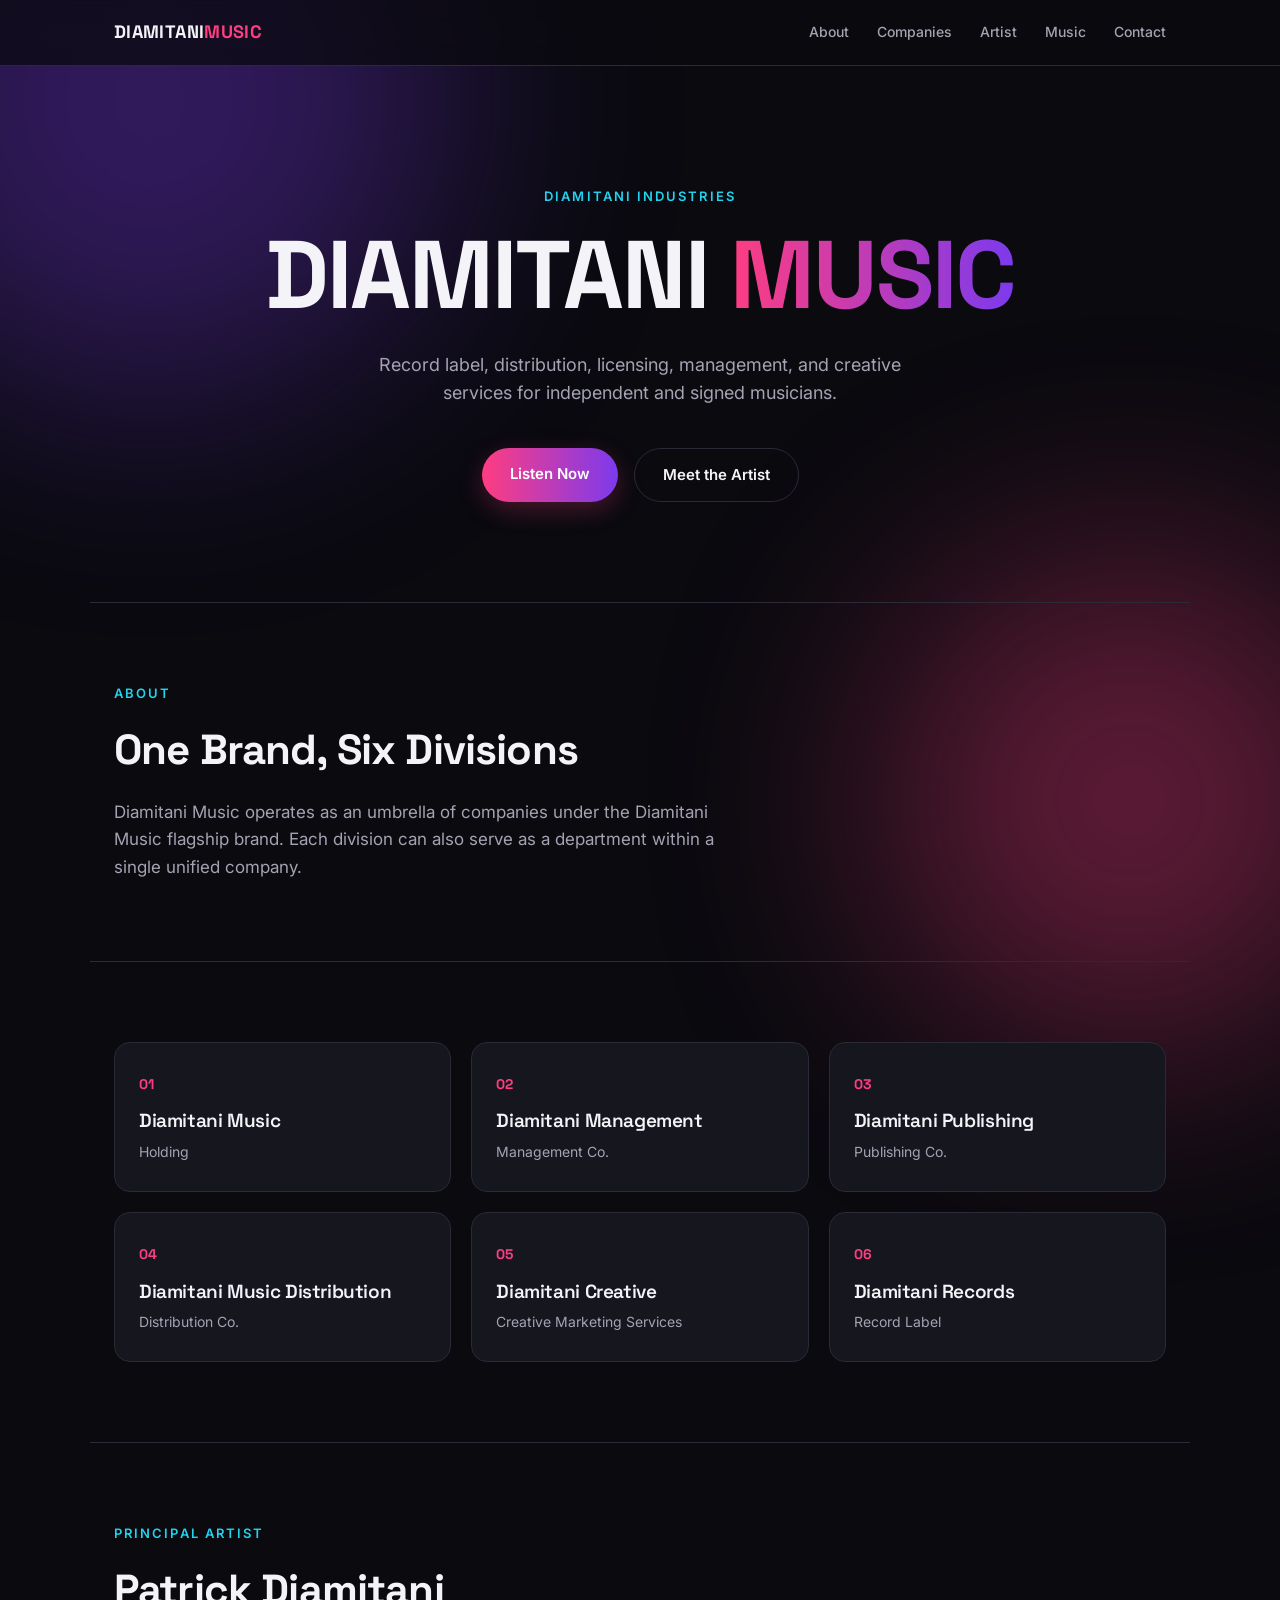
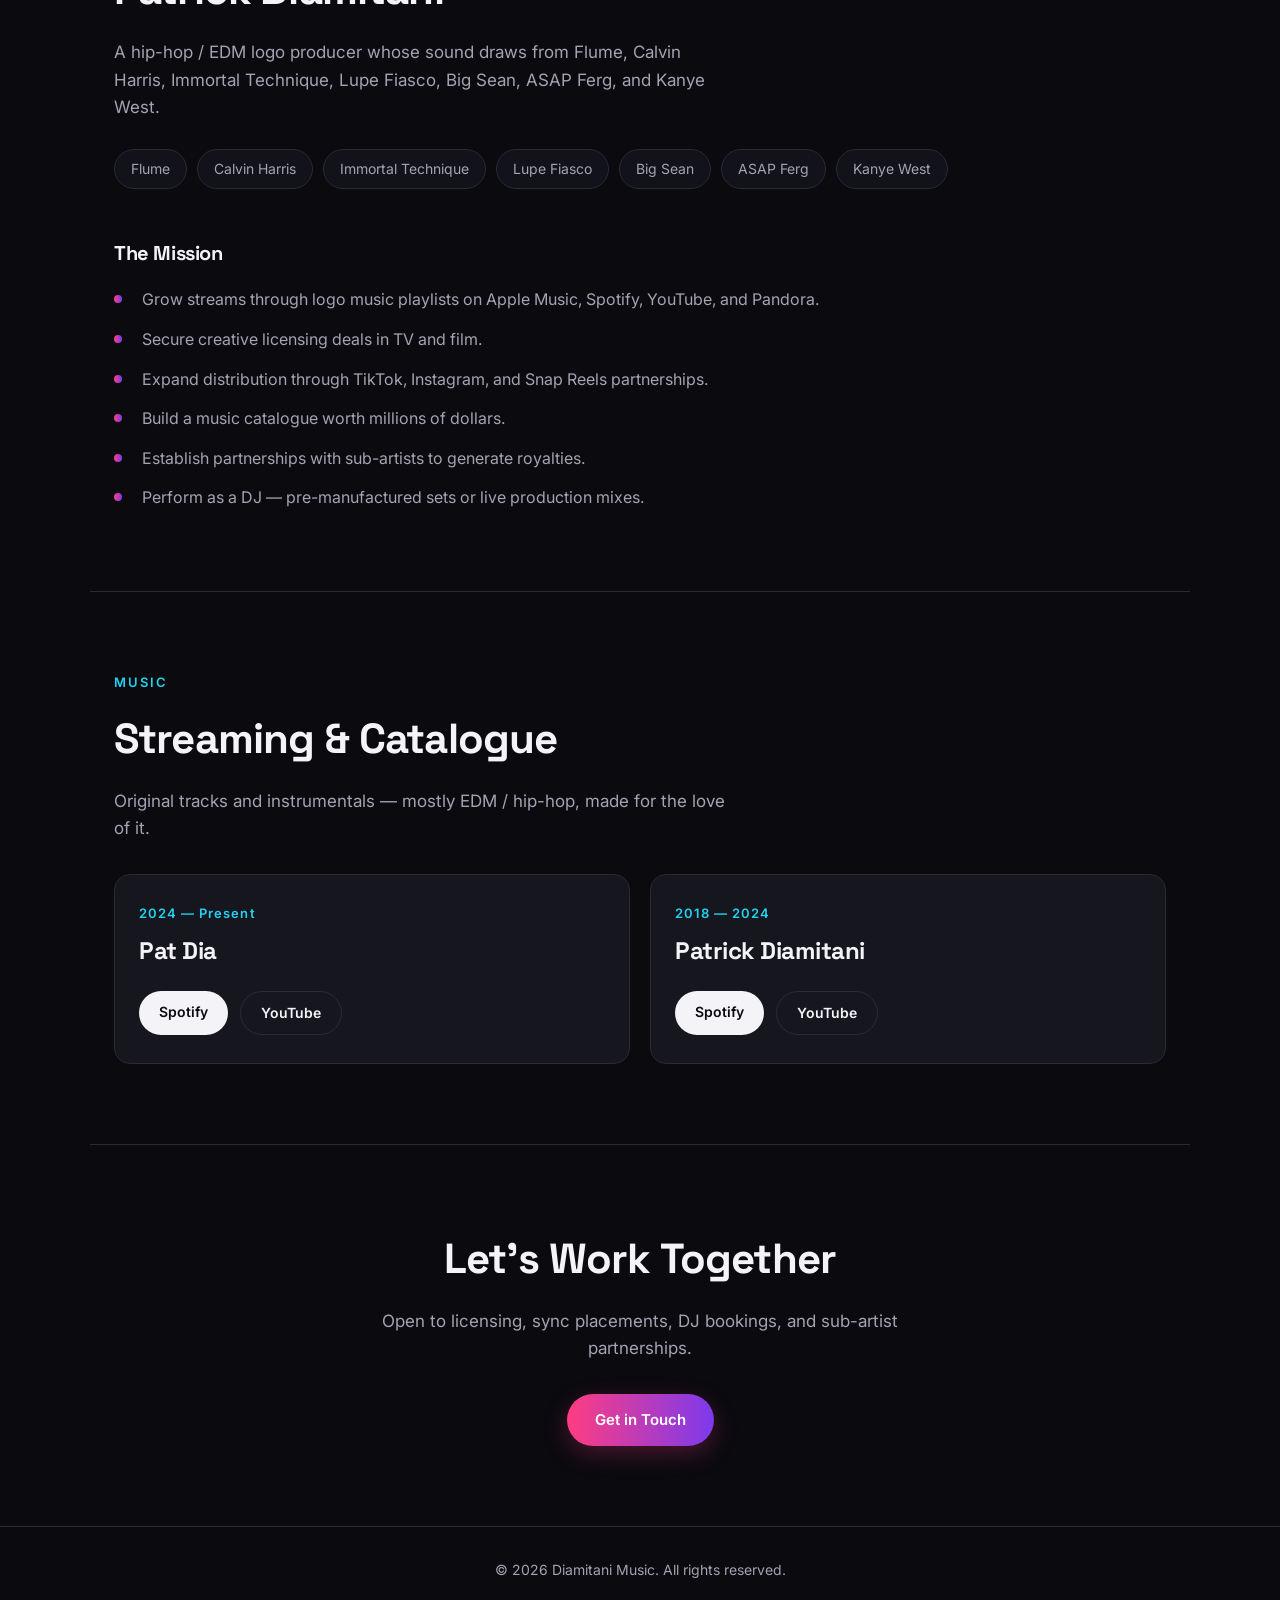
==== index.html @ 4e1cfc5b "Add Diamitani Music landing page for Vercel deploy Co-authored-by: Patrick Diamitani <patrick.diamit" ====
<!DOCTYPE html>
<html lang="en">
<head>
  <meta charset="UTF-8" />
  <meta name="viewport" content="width=device-width, initial-scale=1.0" />
  <title>Diamitani Music</title>
  <meta name="description" content="Diamitani Music — record label, distribution, licensing, management, and creative services for independent and signed musicians." />
  <link rel="icon" href="data:image/svg+xml,<svg xmlns=%22http://www.w3.org/2000/svg%22 viewBox=%220 0 100 100%22><text y=%22.9em%22 font-size=%2290%22>🎧</text></svg>" />
  <link rel="preconnect" href="https://fonts.googleapis.com" />
  <link rel="preconnect" href="https://fonts.gstatic.com" crossorigin />
  <link href="https://fonts.googleapis.com/css2?family=Space+Grotesk:wght@400;500;600;700&family=Inter:wght@400;500;600&display=swap" rel="stylesheet" />
  <link rel="stylesheet" href="css/style.css" />
</head>
<body>
  <div class="glow glow-1"></div>
  <div class="glow glow-2"></div>

  <header class="nav">
    <div class="nav-inner">
      <a href="#top" class="brand">DIAMITANI<span>MUSIC</span></a>
      <nav class="nav-links">
        <a href="#about">About</a>
        <a href="#companies">Companies</a>
        <a href="#artist">Artist</a>
        <a href="#music">Music</a>
        <a href="#contact">Contact</a>
      </nav>
    </div>
  </header>

  <main id="top">
    <section class="hero">
      <p class="eyebrow">Diamitani Industries</p>
      <h1>DIAMITANI <span class="accent">MUSIC</span></h1>
      <p class="hero-sub">
        Record label, distribution, licensing, management, and creative
        services for independent and signed musicians.
      </p>
      <div class="hero-cta">
        <a class="btn btn-primary" href="#music">Listen Now</a>
        <a class="btn btn-outline" href="#artist">Meet the Artist</a>
      </div>
    </section>

    <section id="about" class="section">
      <p class="section-tag">About</p>
      <h2>One Brand, Six Divisions</h2>
      <p class="section-lead">
        Diamitani Music operates as an umbrella of companies under the
        Diamitani Music flagship brand. Each division can also serve as a
        department within a single unified company.
      </p>
    </section>

    <section id="companies" class="section">
      <div class="companies-grid">
        <article class="card">
          <span class="card-index">01</span>
          <h3>Diamitani Music</h3>
          <p class="card-role">Holding</p>
        </article>
        <article class="card">
          <span class="card-index">02</span>
          <h3>Diamitani Management</h3>
          <p class="card-role">Management Co.</p>
        </article>
        <article class="card">
          <span class="card-index">03</span>
          <h3>Diamitani Publishing</h3>
          <p class="card-role">Publishing Co.</p>
        </article>
        <article class="card">
          <span class="card-index">04</span>
          <h3>Diamitani Music Distribution</h3>
          <p class="card-role">Distribution Co.</p>
        </article>
        <article class="card">
          <span class="card-index">05</span>
          <h3>Diamitani Creative</h3>
          <p class="card-role">Creative Marketing Services</p>
        </article>
        <article class="card">
          <span class="card-index">06</span>
          <h3>Diamitani Records</h3>
          <p class="card-role">Record Label</p>
        </article>
      </div>
    </section>

    <section id="artist" class="section artist-section">
      <p class="section-tag">Principal Artist</p>
      <h2>Patrick Diamitani</h2>
      <p class="section-lead">
        A hip-hop / EDM logo producer whose sound draws from Flume, Calvin
        Harris, Immortal Technique, Lupe Fiasco, Big Sean, ASAP Ferg, and
        Kanye West.
      </p>
      <div class="pill-row">
        <span class="pill">Flume</span>
        <span class="pill">Calvin Harris</span>
        <span class="pill">Immortal Technique</span>
        <span class="pill">Lupe Fiasco</span>
        <span class="pill">Big Sean</span>
        <span class="pill">ASAP Ferg</span>
        <span class="pill">Kanye West</span>
      </div>

      <div class="goals">
        <h3>The Mission</h3>
        <ul class="goals-list">
          <li>Grow streams through logo music playlists on Apple Music, Spotify, YouTube, and Pandora.</li>
          <li>Secure creative licensing deals in TV and film.</li>
          <li>Expand distribution through TikTok, Instagram, and Snap Reels partnerships.</li>
          <li>Build a music catalogue worth millions of dollars.</li>
          <li>Establish partnerships with sub-artists to generate royalties.</li>
          <li>Perform as a DJ — pre-manufactured sets or live production mixes.</li>
        </ul>
      </div>
    </section>

    <section id="music" class="section">
      <p class="section-tag">Music</p>
      <h2>Streaming &amp; Catalogue</h2>
      <p class="section-lead">
        Original tracks and instrumentals — mostly EDM / hip-hop, made for
        the love of it.
      </p>

      <div class="music-grid">
        <article class="music-card">
          <p class="music-era">2024 — Present</p>
          <h3>Pat Dia</h3>
          <div class="music-links">
            <a class="btn btn-small" href="https://open.spotify.com/artist/1ioo8TqdBc8RIzvSYkUS1y?si=0LBDEFMkRYiyYxxJG0v3rg" target="_blank" rel="noopener noreferrer">Spotify</a>
            <a class="btn btn-small btn-small-outline" href="https://www.youtube.com/channel/UCdPNIf6ug_MxkMO8u5XHgPg" target="_blank" rel="noopener noreferrer">YouTube</a>
          </div>
        </article>
        <article class="music-card">
          <p class="music-era">2018 — 2024</p>
          <h3>Patrick Diamitani</h3>
          <div class="music-links">
            <a class="btn btn-small" href="https://open.spotify.com/artist/0N3LRUvTtIok9S9z45ONvQ?si=pZs4JnVZSWmmvZ8nb_4hjA" target="_blank" rel="noopener noreferrer">Spotify</a>
            <a class="btn btn-small btn-small-outline" href="https://www.youtube.com/channel/UC-Ma5IiJjm6lA1ETnVXC0Iw" target="_blank" rel="noopener noreferrer">YouTube</a>
          </div>
        </article>
      </div>
    </section>

    <section id="contact" class="section contact-section">
      <h2>Let's Work Together</h2>
      <p class="section-lead">
        Open to licensing, sync placements, DJ bookings, and sub-artist
        partnerships.
      </p>
      <a class="btn btn-primary" href="mailto:contact@diamitanimusic.com">Get in Touch</a>
    </section>
  </main>

  <footer class="footer">
    <p>&copy; <span id="year"></span> Diamitani Music. All rights reserved.</p>
  </footer>

  <script src="js/main.js"></script>
</body>
</html>
---- css/style.css ----
:root {
  --bg: #0a0a0f;
  --bg-soft: #12121a;
  --card: #16161f;
  --border: #2a2a38;
  --text: #f4f4f8;
  --text-dim: #a3a3b3;
  --accent: #ff3d81;
  --accent-2: #7c3aed;
  --accent-3: #22d3ee;
  --radius: 16px;
}

* {
  box-sizing: border-box;
  margin: 0;
  padding: 0;
}

html {
  scroll-behavior: smooth;
}

body {
  background: var(--bg);
  color: var(--text);
  font-family: "Inter", system-ui, -apple-system, sans-serif;
  line-height: 1.6;
  overflow-x: hidden;
  position: relative;
}

h1, h2, h3, .brand {
  font-family: "Space Grotesk", "Inter", sans-serif;
  letter-spacing: -0.02em;
}

a {
  color: inherit;
  text-decoration: none;
}

.glow {
  position: fixed;
  border-radius: 50%;
  filter: blur(120px);
  z-index: 0;
  pointer-events: none;
  opacity: 0.35;
}

.glow-1 {
  width: 600px;
  height: 600px;
  background: var(--accent-2);
  top: -200px;
  left: -150px;
}

.glow-2 {
  width: 500px;
  height: 500px;
  background: var(--accent);
  bottom: -150px;
  right: -100px;
}

.nav {
  position: sticky;
  top: 0;
  z-index: 10;
  background: rgba(10, 10, 15, 0.75);
  backdrop-filter: blur(12px);
  border-bottom: 1px solid var(--border);
}

.nav-inner {
  max-width: 1100px;
  margin: 0 auto;
  padding: 18px 24px;
  display: flex;
  align-items: center;
  justify-content: space-between;
}

.brand {
  font-weight: 700;
  font-size: 18px;
  letter-spacing: 0.02em;
}

.brand span {
  color: var(--accent);
}

.nav-links {
  display: flex;
  gap: 28px;
}

.nav-links a {
  font-size: 14px;
  font-weight: 500;
  color: var(--text-dim);
  transition: color 0.2s ease;
}

.nav-links a:hover {
  color: var(--text);
}

main {
  position: relative;
  z-index: 1;
}

.hero {
  max-width: 1100px;
  margin: 0 auto;
  padding: 120px 24px 100px;
  text-align: center;
}

.eyebrow {
  color: var(--accent-3);
  font-size: 13px;
  font-weight: 600;
  letter-spacing: 0.16em;
  text-transform: uppercase;
  margin-bottom: 20px;
}

.hero h1 {
  font-size: clamp(42px, 9vw, 96px);
  font-weight: 700;
  line-height: 1;
}

.accent {
  background: linear-gradient(90deg, var(--accent), var(--accent-2));
  -webkit-background-clip: text;
  background-clip: text;
  color: transparent;
}

.hero-sub {
  max-width: 560px;
  margin: 28px auto 0;
  color: var(--text-dim);
  font-size: 18px;
}

.hero-cta {
  display: flex;
  gap: 16px;
  justify-content: center;
  margin-top: 40px;
  flex-wrap: wrap;
}

.btn {
  display: inline-block;
  padding: 14px 28px;
  border-radius: 999px;
  font-weight: 600;
  font-size: 15px;
  transition: transform 0.2s ease, box-shadow 0.2s ease, background 0.2s ease;
}

.btn-primary {
  background: linear-gradient(90deg, var(--accent), var(--accent-2));
  color: #fff;
  box-shadow: 0 8px 24px rgba(255, 61, 129, 0.25);
}

.btn-primary:hover {
  transform: translateY(-2px);
  box-shadow: 0 12px 28px rgba(255, 61, 129, 0.35);
}

.btn-outline {
  border: 1px solid var(--border);
  color: var(--text);
}

.btn-outline:hover {
  border-color: var(--accent-3);
  color: var(--accent-3);
}

.btn-small {
  padding: 10px 20px;
  font-size: 14px;
  background: var(--text);
  color: var(--bg);
}

.btn-small-outline {
  background: transparent;
  border: 1px solid var(--border);
  color: var(--text);
}

.btn-small:hover,
.btn-small-outline:hover {
  transform: translateY(-2px);
}

.section {
  max-width: 1100px;
  margin: 0 auto;
  padding: 80px 24px;
  border-top: 1px solid var(--border);
}

.section-tag {
  color: var(--accent-3);
  font-size: 13px;
  font-weight: 600;
  letter-spacing: 0.16em;
  text-transform: uppercase;
  margin-bottom: 12px;
}

.section h2 {
  font-size: clamp(28px, 4vw, 42px);
  font-weight: 700;
  margin-bottom: 16px;
}

.section-lead {
  color: var(--text-dim);
  font-size: 17px;
  max-width: 620px;
}

.companies-grid {
  display: grid;
  grid-template-columns: repeat(3, 1fr);
  gap: 20px;
}

.card {
  background: var(--card);
  border: 1px solid var(--border);
  border-radius: var(--radius);
  padding: 28px 24px;
  transition: transform 0.2s ease, border-color 0.2s ease;
}

.card:hover {
  transform: translateY(-4px);
  border-color: var(--accent-2);
}

.card-index {
  color: var(--accent);
  font-family: "Space Grotesk", sans-serif;
  font-weight: 700;
  font-size: 14px;
}

.card h3 {
  font-size: 19px;
  font-weight: 600;
  margin: 10px 0 4px;
}

.card-role {
  color: var(--text-dim);
  font-size: 14px;
}

.pill-row {
  display: flex;
  flex-wrap: wrap;
  gap: 10px;
  margin: 28px 0 48px;
}

.pill {
  border: 1px solid var(--border);
  border-radius: 999px;
  padding: 8px 16px;
  font-size: 14px;
  color: var(--text-dim);
  background: var(--bg-soft);
}

.goals h3 {
  font-size: 20px;
  margin-bottom: 18px;
}

.goals-list {
  list-style: none;
  display: grid;
  gap: 14px;
}

.goals-list li {
  position: relative;
  padding-left: 28px;
  color: var(--text-dim);
}

.goals-list li::before {
  content: "";
  position: absolute;
  left: 0;
  top: 8px;
  width: 8px;
  height: 8px;
  border-radius: 50%;
  background: linear-gradient(90deg, var(--accent), var(--accent-2));
}

.music-grid {
  display: grid;
  grid-template-columns: repeat(2, 1fr);
  gap: 20px;
  margin-top: 32px;
}

.music-card {
  background: var(--card);
  border: 1px solid var(--border);
  border-radius: var(--radius);
  padding: 28px 24px;
}

.music-era {
  color: var(--accent-3);
  font-size: 13px;
  font-weight: 600;
  letter-spacing: 0.08em;
}

.music-card h3 {
  font-size: 24px;
  margin: 8px 0 20px;
}

.music-links {
  display: flex;
  gap: 12px;
}

.contact-section {
  text-align: center;
}

.contact-section .section-lead {
  margin: 0 auto 32px;
}

.footer {
  border-top: 1px solid var(--border);
  padding: 32px 24px;
  text-align: center;
  color: var(--text-dim);
  font-size: 14px;
  position: relative;
  z-index: 1;
}

@media (max-width: 720px) {
  .nav-links {
    display: none;
  }

  .companies-grid {
    grid-template-columns: 1fr;
  }

  .music-grid {
    grid-template-columns: 1fr;
  }
}
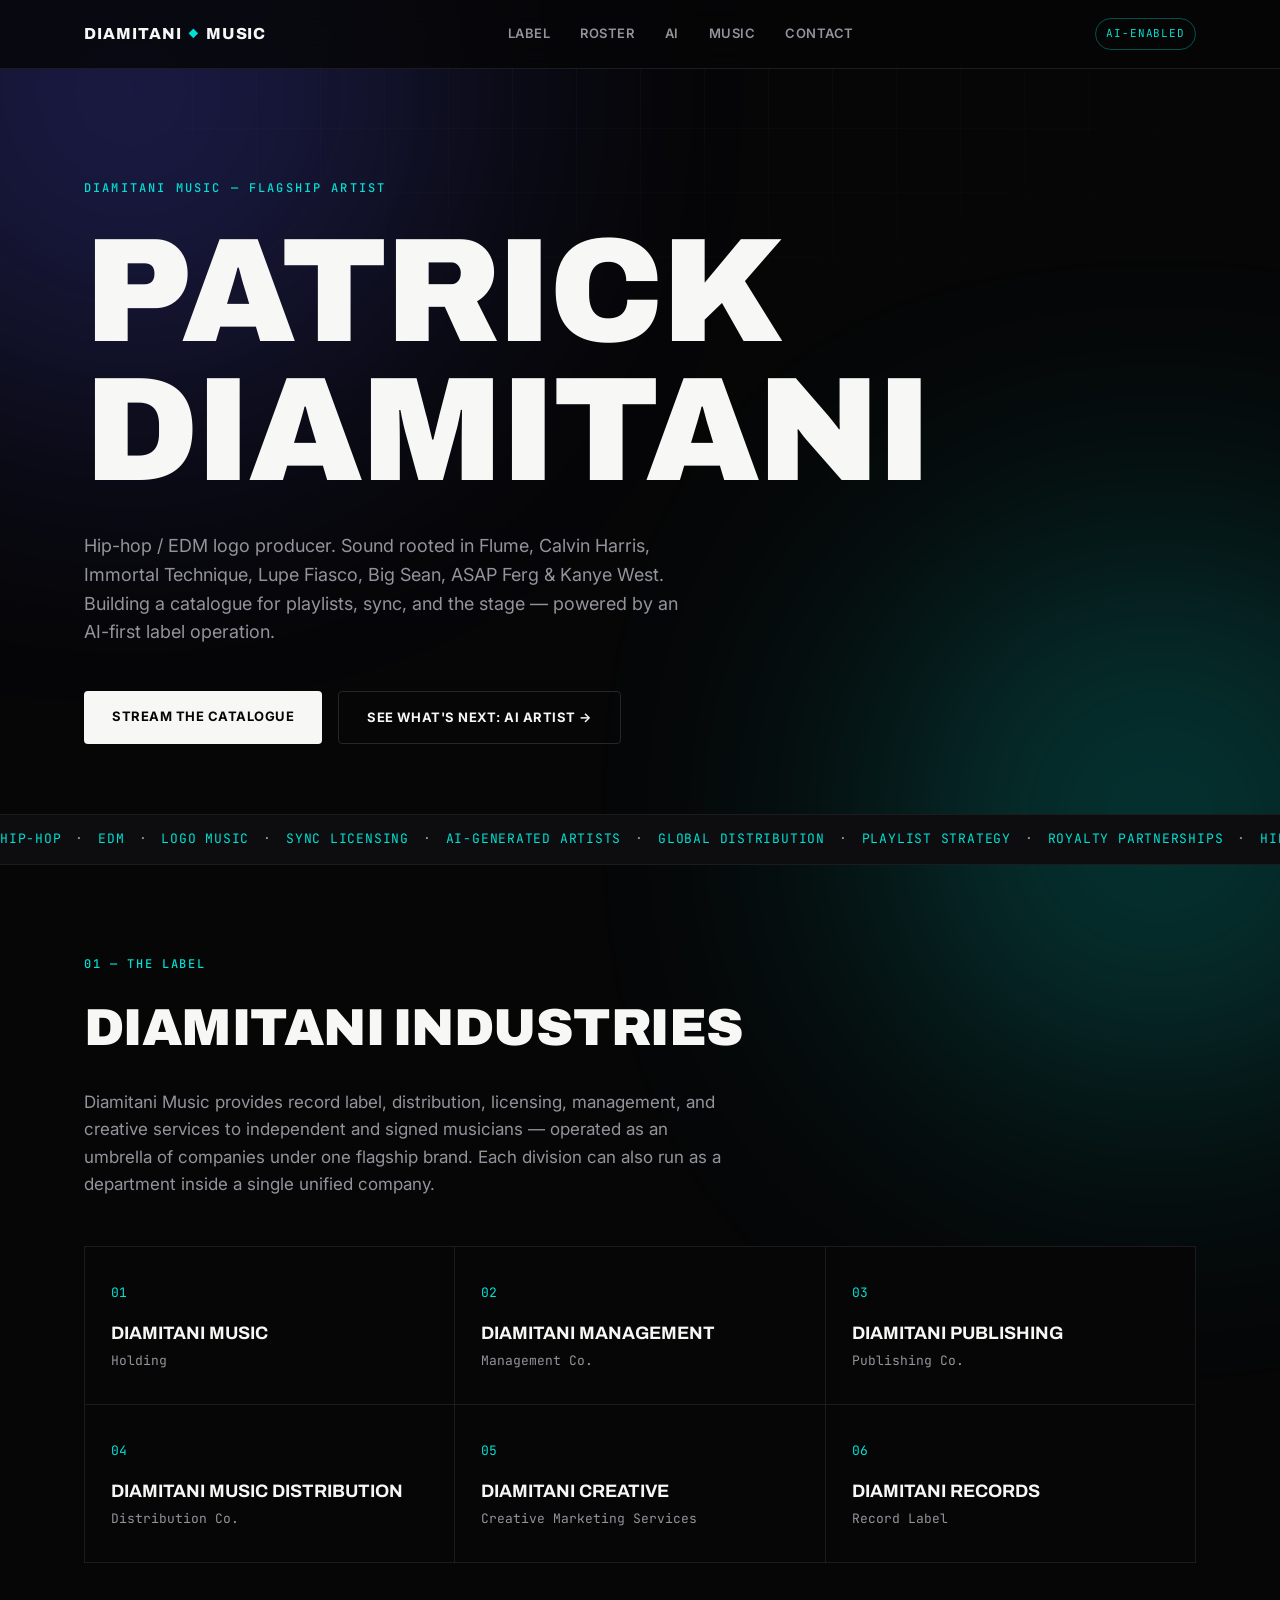
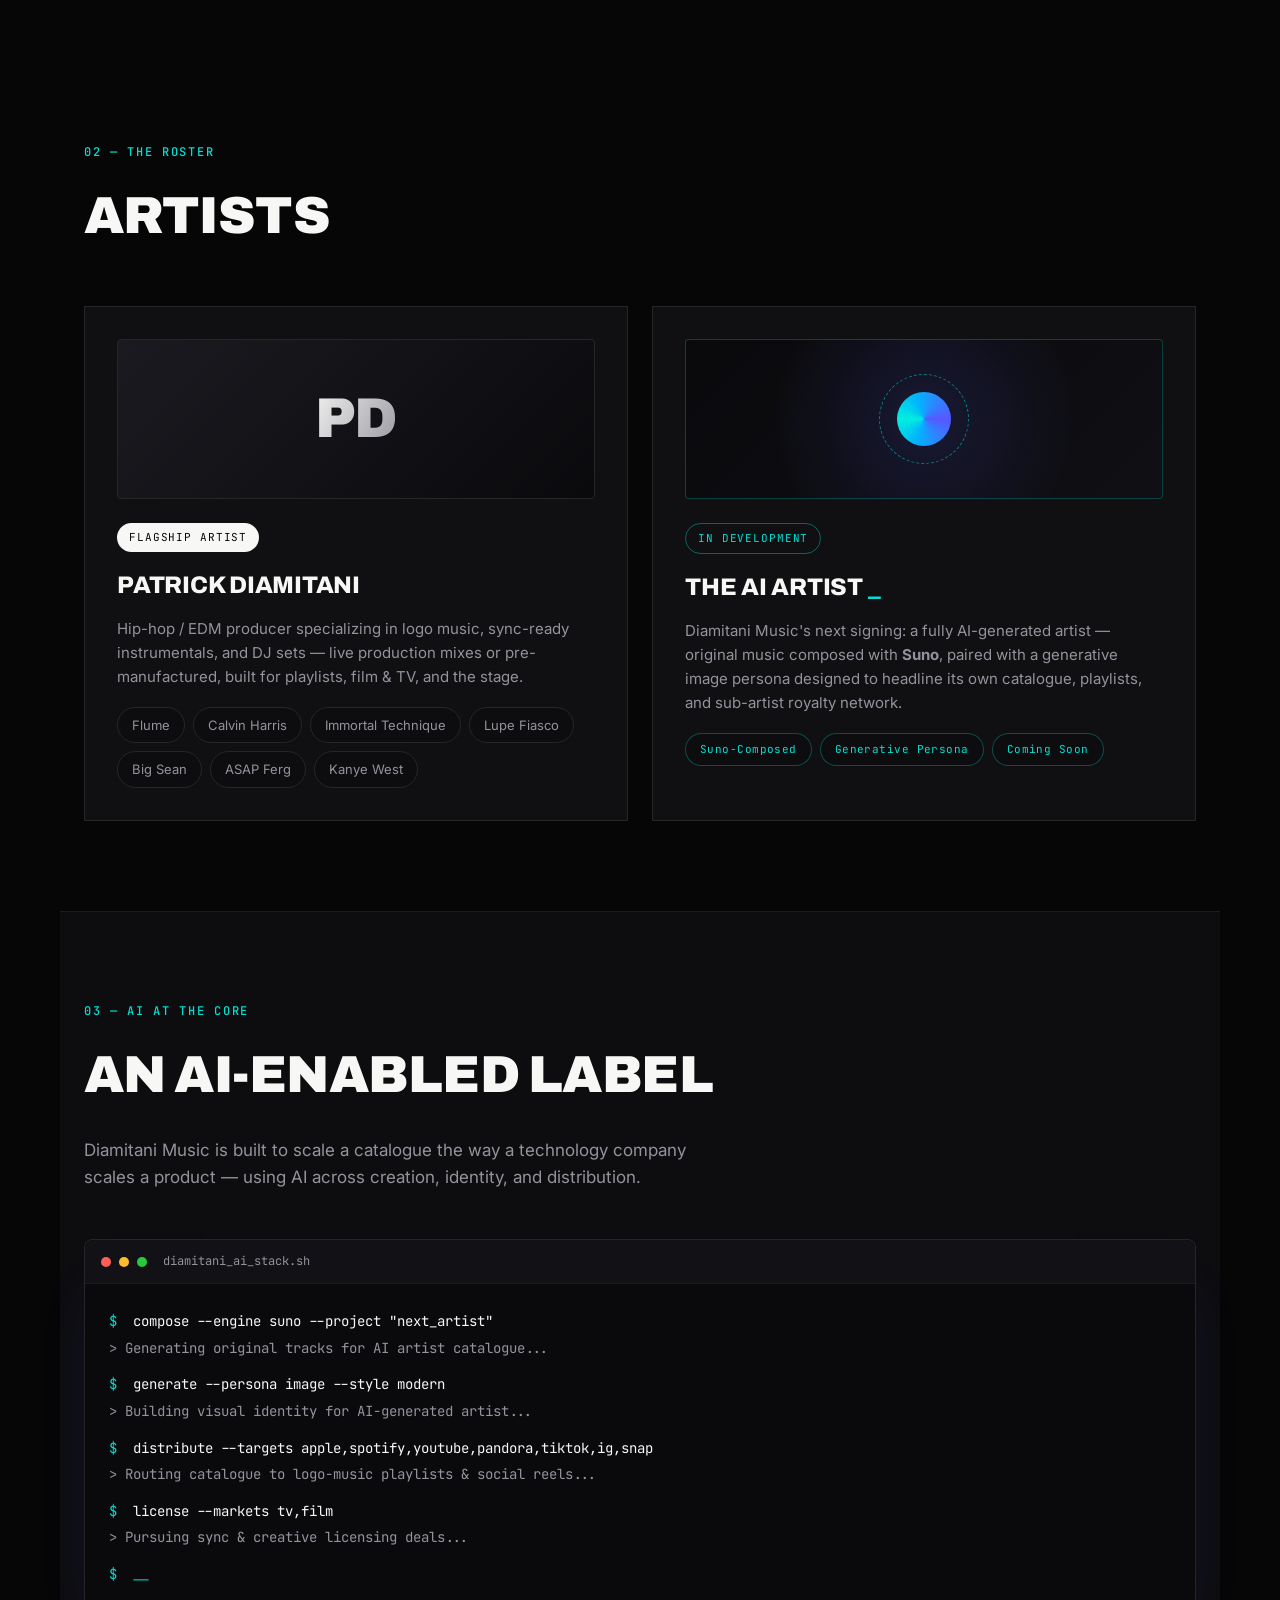
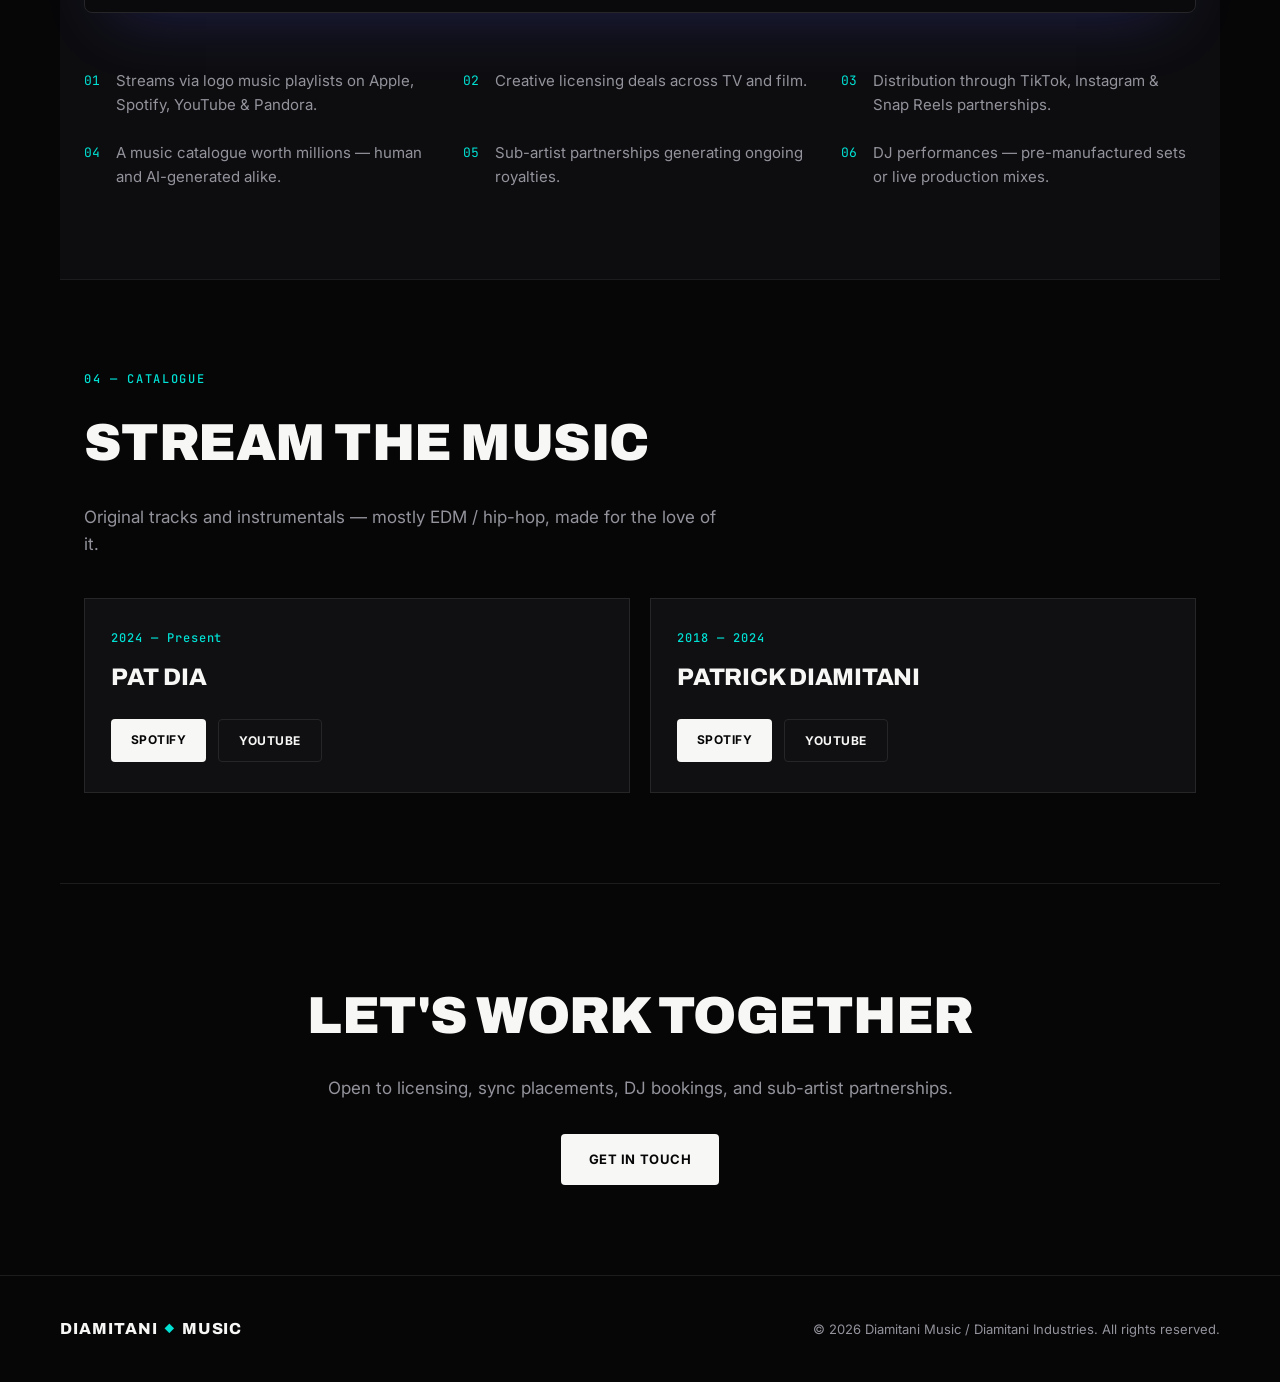
==== commit eb38adc4: "Redesign landing page with major-label + AI-tech aesthetic Co-authored-by: Patrick Diamitani <patric" ====
--- a/index.html
+++ b/index.html
@@ -3,132 +3,239 @@
 <head>
   <meta charset="UTF-8" />
   <meta name="viewport" content="width=device-width, initial-scale=1.0" />
-  <title>Diamitani Music</title>
-  <meta name="description" content="Diamitani Music — record label, distribution, licensing, management, and creative services for independent and signed musicians." />
-  <link rel="icon" href="data:image/svg+xml,<svg xmlns=%22http://www.w3.org/2000/svg%22 viewBox=%220 0 100 100%22><text y=%22.9em%22 font-size=%2290%22>🎧</text></svg>" />
+  <title>Diamitani Music — AI-Enabled Record Label</title>
+  <meta name="description" content="Diamitani Music — an AI-enabled record label. Home of flagship artist Patrick Diamitani and the label's next signing: an AI-generated artist built with Suno." />
+  <link rel="icon" href="data:image/svg+xml,<svg xmlns=%22http://www.w3.org/2000/svg%22 viewBox=%220 0 100 100%22><text y=%22.9em%22 font-size=%2290%22>◆</text></svg>" />
   <link rel="preconnect" href="https://fonts.googleapis.com" />
   <link rel="preconnect" href="https://fonts.gstatic.com" crossorigin />
-  <link href="https://fonts.googleapis.com/css2?family=Space+Grotesk:wght@400;500;600;700&family=Inter:wght@400;500;600&display=swap" rel="stylesheet" />
+  <link href="https://fonts.googleapis.com/css2?family=Archivo:wght@500;700;800;900&family=JetBrains+Mono:wght@400;500&family=Inter:wght@400;500;600&display=swap" rel="stylesheet" />
   <link rel="stylesheet" href="css/style.css" />
 </head>
 <body>
+  <div class="grid-overlay" aria-hidden="true"></div>
   <div class="glow glow-1"></div>
   <div class="glow glow-2"></div>
 
   <header class="nav">
     <div class="nav-inner">
-      <a href="#top" class="brand">DIAMITANI<span>MUSIC</span></a>
+      <a href="#top" class="brand">DIAMITANI<span class="brand-dot">◆</span>MUSIC</a>
       <nav class="nav-links">
-        <a href="#about">About</a>
-        <a href="#companies">Companies</a>
-        <a href="#artist">Artist</a>
+        <a href="#label">Label</a>
+        <a href="#roster">Roster</a>
+        <a href="#ai">AI</a>
         <a href="#music">Music</a>
         <a href="#contact">Contact</a>
       </nav>
+      <span class="nav-badge">AI-ENABLED</span>
     </div>
   </header>
 
   <main id="top">
     <section class="hero">
-      <p class="eyebrow">Diamitani Industries</p>
-      <h1>DIAMITANI <span class="accent">MUSIC</span></h1>
+      <p class="kicker">DIAMITANI MUSIC &mdash; FLAGSHIP ARTIST</p>
+      <h1 class="hero-title">PATRICK<br />DIAMITANI</h1>
       <p class="hero-sub">
-        Record label, distribution, licensing, management, and creative
-        services for independent and signed musicians.
+        Hip-hop / EDM logo producer. Sound rooted in Flume, Calvin Harris,
+        Immortal Technique, Lupe Fiasco, Big Sean, ASAP Ferg &amp; Kanye West.
+        Building a catalogue for playlists, sync, and the stage &mdash; powered
+        by an AI-first label operation.
       </p>
       <div class="hero-cta">
-        <a class="btn btn-primary" href="#music">Listen Now</a>
-        <a class="btn btn-outline" href="#artist">Meet the Artist</a>
-      </div>
-    </section>
-
-    <section id="about" class="section">
-      <p class="section-tag">About</p>
-      <h2>One Brand, Six Divisions</h2>
-      <p class="section-lead">
-        Diamitani Music operates as an umbrella of companies under the
-        Diamitani Music flagship brand. Each division can also serve as a
-        department within a single unified company.
-      </p>
-    </section>
-
-    <section id="companies" class="section">
+        <a class="btn btn-primary" href="#music">Stream the Catalogue</a>
+        <a class="btn btn-outline" href="#ai">See What's Next: AI Artist &rarr;</a>
+      </div>
+    </section>
+
+    <div class="marquee">
+      <div class="marquee-track">
+        <span>HIP-HOP</span><span>·</span><span>EDM</span><span>·</span>
+        <span>LOGO MUSIC</span><span>·</span><span>SYNC LICENSING</span><span>·</span>
+        <span>AI-GENERATED ARTISTS</span><span>·</span><span>GLOBAL DISTRIBUTION</span><span>·</span>
+        <span>PLAYLIST STRATEGY</span><span>·</span><span>ROYALTY PARTNERSHIPS</span><span>·</span>
+        <span>HIP-HOP</span><span>·</span><span>EDM</span><span>·</span>
+        <span>LOGO MUSIC</span><span>·</span><span>SYNC LICENSING</span><span>·</span>
+        <span>AI-GENERATED ARTISTS</span><span>·</span><span>GLOBAL DISTRIBUTION</span><span>·</span>
+        <span>PLAYLIST STRATEGY</span><span>·</span><span>ROYALTY PARTNERSHIPS</span><span>·</span>
+      </div>
+    </div>
+
+    <section id="label" class="section">
+      <div class="section-head">
+        <p class="section-tag">01 &mdash; The Label</p>
+        <h2>Diamitani Industries</h2>
+      </div>
+      <p class="section-lead">
+        Diamitani Music provides record label, distribution, licensing,
+        management, and creative services to independent and signed
+        musicians &mdash; operated as an umbrella of companies under one
+        flagship brand. Each division can also run as a department inside a
+        single unified company.
+      </p>
+
       <div class="companies-grid">
-        <article class="card">
-          <span class="card-index">01</span>
+        <article class="company-card">
+          <span class="company-num">01</span>
           <h3>Diamitani Music</h3>
-          <p class="card-role">Holding</p>
-        </article>
-        <article class="card">
-          <span class="card-index">02</span>
+          <p class="company-role">Holding</p>
+        </article>
+        <article class="company-card">
+          <span class="company-num">02</span>
           <h3>Diamitani Management</h3>
-          <p class="card-role">Management Co.</p>
-        </article>
-        <article class="card">
-          <span class="card-index">03</span>
+          <p class="company-role">Management Co.</p>
+        </article>
+        <article class="company-card">
+          <span class="company-num">03</span>
           <h3>Diamitani Publishing</h3>
-          <p class="card-role">Publishing Co.</p>
-        </article>
-        <article class="card">
-          <span class="card-index">04</span>
+          <p class="company-role">Publishing Co.</p>
+        </article>
+        <article class="company-card">
+          <span class="company-num">04</span>
           <h3>Diamitani Music Distribution</h3>
-          <p class="card-role">Distribution Co.</p>
-        </article>
-        <article class="card">
-          <span class="card-index">05</span>
+          <p class="company-role">Distribution Co.</p>
+        </article>
+        <article class="company-card">
+          <span class="company-num">05</span>
           <h3>Diamitani Creative</h3>
-          <p class="card-role">Creative Marketing Services</p>
-        </article>
-        <article class="card">
-          <span class="card-index">06</span>
+          <p class="company-role">Creative Marketing Services</p>
+        </article>
+        <article class="company-card">
+          <span class="company-num">06</span>
           <h3>Diamitani Records</h3>
-          <p class="card-role">Record Label</p>
-        </article>
-      </div>
-    </section>
-
-    <section id="artist" class="section artist-section">
-      <p class="section-tag">Principal Artist</p>
-      <h2>Patrick Diamitani</h2>
-      <p class="section-lead">
-        A hip-hop / EDM logo producer whose sound draws from Flume, Calvin
-        Harris, Immortal Technique, Lupe Fiasco, Big Sean, ASAP Ferg, and
-        Kanye West.
-      </p>
-      <div class="pill-row">
-        <span class="pill">Flume</span>
-        <span class="pill">Calvin Harris</span>
-        <span class="pill">Immortal Technique</span>
-        <span class="pill">Lupe Fiasco</span>
-        <span class="pill">Big Sean</span>
-        <span class="pill">ASAP Ferg</span>
-        <span class="pill">Kanye West</span>
-      </div>
-
-      <div class="goals">
-        <h3>The Mission</h3>
-        <ul class="goals-list">
-          <li>Grow streams through logo music playlists on Apple Music, Spotify, YouTube, and Pandora.</li>
-          <li>Secure creative licensing deals in TV and film.</li>
-          <li>Expand distribution through TikTok, Instagram, and Snap Reels partnerships.</li>
-          <li>Build a music catalogue worth millions of dollars.</li>
-          <li>Establish partnerships with sub-artists to generate royalties.</li>
-          <li>Perform as a DJ — pre-manufactured sets or live production mixes.</li>
-        </ul>
+          <p class="company-role">Record Label</p>
+        </article>
+      </div>
+    </section>
+
+    <section id="roster" class="section">
+      <div class="section-head">
+        <p class="section-tag">02 &mdash; The Roster</p>
+        <h2>Artists</h2>
+      </div>
+
+      <div class="roster-grid">
+        <article class="roster-card roster-card-flagship">
+          <div class="roster-art roster-art-human">
+            <span class="roster-monogram">PD</span>
+          </div>
+          <div class="roster-body">
+            <span class="tag tag-solid">Flagship Artist</span>
+            <h3>Patrick Diamitani</h3>
+            <p>
+              Hip-hop / EDM producer specializing in logo music, sync-ready
+              instrumentals, and DJ sets &mdash; live production mixes or
+              pre-manufactured, built for playlists, film &amp; TV, and the
+              stage.
+            </p>
+            <div class="pill-row">
+              <span class="pill">Flume</span>
+              <span class="pill">Calvin Harris</span>
+              <span class="pill">Immortal Technique</span>
+              <span class="pill">Lupe Fiasco</span>
+              <span class="pill">Big Sean</span>
+              <span class="pill">ASAP Ferg</span>
+              <span class="pill">Kanye West</span>
+            </div>
+          </div>
+        </article>
+
+        <article class="roster-card roster-card-ai">
+          <div class="roster-art roster-art-ai">
+            <div class="ai-avatar">
+              <div class="ai-avatar-ring"></div>
+              <div class="ai-avatar-core"></div>
+            </div>
+          </div>
+          <div class="roster-body">
+            <span class="tag tag-outline">In Development</span>
+            <h3>The AI Artist <span class="cursor-blink">_</span></h3>
+            <p>
+              Diamitani Music's next signing: a fully AI-generated artist
+              &mdash; original music composed with <strong>Suno</strong>,
+              paired with a generative image persona designed to headline
+              its own catalogue, playlists, and sub-artist royalty network.
+            </p>
+            <div class="pill-row">
+              <span class="pill pill-mono">Suno-Composed</span>
+              <span class="pill pill-mono">Generative Persona</span>
+              <span class="pill pill-mono">Coming Soon</span>
+            </div>
+          </div>
+        </article>
+      </div>
+    </section>
+
+    <section id="ai" class="section ai-section">
+      <div class="section-head">
+        <p class="section-tag">03 &mdash; AI at the Core</p>
+        <h2>An AI-Enabled Label</h2>
+      </div>
+      <p class="section-lead">
+        Diamitani Music is built to scale a catalogue the way a technology
+        company scales a product &mdash; using AI across creation,
+        identity, and distribution.
+      </p>
+
+      <div class="terminal">
+        <div class="terminal-bar">
+          <span class="dot dot-red"></span>
+          <span class="dot dot-yellow"></span>
+          <span class="dot dot-green"></span>
+          <span class="terminal-title">diamitani_ai_stack.sh</span>
+        </div>
+        <div class="terminal-body">
+          <p><span class="prompt">$</span> compose --engine suno --project "next_artist"</p>
+          <p class="out">&gt; Generating original tracks for AI artist catalogue...</p>
+          <p><span class="prompt">$</span> generate --persona image --style modern</p>
+          <p class="out">&gt; Building visual identity for AI-generated artist...</p>
+          <p><span class="prompt">$</span> distribute --targets apple,spotify,youtube,pandora,tiktok,ig,snap</p>
+          <p class="out">&gt; Routing catalogue to logo-music playlists &amp; social reels...</p>
+          <p><span class="prompt">$</span> license --markets tv,film</p>
+          <p class="out">&gt; Pursuing sync &amp; creative licensing deals...</p>
+          <p><span class="prompt">$</span> _<span class="cursor-blink">_</span></p>
+        </div>
+      </div>
+
+      <div class="goals-grid">
+        <div class="goal-item">
+          <span class="goal-num">01</span>
+          <p>Streams via logo music playlists on Apple, Spotify, YouTube &amp; Pandora.</p>
+        </div>
+        <div class="goal-item">
+          <span class="goal-num">02</span>
+          <p>Creative licensing deals across TV and film.</p>
+        </div>
+        <div class="goal-item">
+          <span class="goal-num">03</span>
+          <p>Distribution through TikTok, Instagram &amp; Snap Reels partnerships.</p>
+        </div>
+        <div class="goal-item">
+          <span class="goal-num">04</span>
+          <p>A music catalogue worth millions &mdash; human and AI-generated alike.</p>
+        </div>
+        <div class="goal-item">
+          <span class="goal-num">05</span>
+          <p>Sub-artist partnerships generating ongoing royalties.</p>
+        </div>
+        <div class="goal-item">
+          <span class="goal-num">06</span>
+          <p>DJ performances &mdash; pre-manufactured sets or live production mixes.</p>
+        </div>
       </div>
     </section>
 
     <section id="music" class="section">
-      <p class="section-tag">Music</p>
-      <h2>Streaming &amp; Catalogue</h2>
-      <p class="section-lead">
-        Original tracks and instrumentals — mostly EDM / hip-hop, made for
-        the love of it.
+      <div class="section-head">
+        <p class="section-tag">04 &mdash; Catalogue</p>
+        <h2>Stream the Music</h2>
+      </div>
+      <p class="section-lead">
+        Original tracks and instrumentals &mdash; mostly EDM / hip-hop, made
+        for the love of it.
       </p>
 
       <div class="music-grid">
         <article class="music-card">
-          <p class="music-era">2024 — Present</p>
+          <p class="music-era">2024 &mdash; Present</p>
           <h3>Pat Dia</h3>
           <div class="music-links">
             <a class="btn btn-small" href="https://open.spotify.com/artist/1ioo8TqdBc8RIzvSYkUS1y?si=0LBDEFMkRYiyYxxJG0v3rg" target="_blank" rel="noopener noreferrer">Spotify</a>
@@ -136,7 +243,7 @@
           </div>
         </article>
         <article class="music-card">
-          <p class="music-era">2018 — 2024</p>
+          <p class="music-era">2018 &mdash; 2024</p>
           <h3>Patrick Diamitani</h3>
           <div class="music-links">
             <a class="btn btn-small" href="https://open.spotify.com/artist/0N3LRUvTtIok9S9z45ONvQ?si=pZs4JnVZSWmmvZ8nb_4hjA" target="_blank" rel="noopener noreferrer">Spotify</a>
@@ -157,7 +264,10 @@
   </main>
 
   <footer class="footer">
-    <p>&copy; <span id="year"></span> Diamitani Music. All rights reserved.</p>
+    <div class="footer-inner">
+      <span class="brand brand-footer">DIAMITANI<span class="brand-dot">◆</span>MUSIC</span>
+      <p>&copy; <span id="year"></span> Diamitani Music / Diamitani Industries. All rights reserved.</p>
+    </div>
   </footer>
 
   <script src="js/main.js"></script>
--- a/css/style.css
+++ b/css/style.css
@@ -1,14 +1,16 @@
 :root {
-  --bg: #0a0a0f;
-  --bg-soft: #12121a;
-  --card: #16161f;
-  --border: #2a2a38;
-  --text: #f4f4f8;
-  --text-dim: #a3a3b3;
-  --accent: #ff3d81;
-  --accent-2: #7c3aed;
-  --accent-3: #22d3ee;
-  --radius: 16px;
+  --bg: #060607;
+  --bg-soft: #0d0d10;
+  --card: #101013;
+  --border: #262629;
+  --border-soft: #1c1c1f;
+  --text: #f7f7f5;
+  --text-dim: #93939c;
+  --accent: #5b5bff;
+  --accent-2: #00e0d3;
+  --mono: "JetBrains Mono", monospace;
+  --display: "Archivo", "Inter", sans-serif;
+  --radius: 4px;
 }
 
 * {
@@ -31,8 +33,8 @@
 }
 
 h1, h2, h3, .brand {
-  font-family: "Space Grotesk", "Inter", sans-serif;
-  letter-spacing: -0.02em;
+  font-family: var(--display);
+  letter-spacing: -0.01em;
 }
 
 a {
@@ -40,73 +42,108 @@
   text-decoration: none;
 }
 
+.grid-overlay {
+  position: fixed;
+  inset: 0;
+  z-index: 0;
+  pointer-events: none;
+  background-image:
+    linear-gradient(rgba(255, 255, 255, 0.035) 1px, transparent 1px),
+    linear-gradient(90deg, rgba(255, 255, 255, 0.035) 1px, transparent 1px);
+  background-size: 64px 64px;
+  mask-image: radial-gradient(ellipse 80% 60% at 50% 0%, black 0%, transparent 70%);
+}
+
 .glow {
   position: fixed;
   border-radius: 50%;
-  filter: blur(120px);
+  filter: blur(140px);
   z-index: 0;
   pointer-events: none;
-  opacity: 0.35;
+  opacity: 0.28;
 }
 
 .glow-1 {
-  width: 600px;
-  height: 600px;
+  width: 620px;
+  height: 620px;
+  background: var(--accent);
+  top: -220px;
+  left: -180px;
+}
+
+.glow-2 {
+  width: 520px;
+  height: 520px;
   background: var(--accent-2);
-  top: -200px;
-  left: -150px;
-}
-
-.glow-2 {
-  width: 500px;
-  height: 500px;
-  background: var(--accent);
-  bottom: -150px;
-  right: -100px;
-}
-
+  bottom: -180px;
+  right: -140px;
+}
+
+/* Nav */
 .nav {
   position: sticky;
   top: 0;
   z-index: 10;
-  background: rgba(10, 10, 15, 0.75);
-  backdrop-filter: blur(12px);
-  border-bottom: 1px solid var(--border);
+  background: rgba(6, 6, 7, 0.8);
+  backdrop-filter: blur(14px);
+  border-bottom: 1px solid var(--border-soft);
 }
 
 .nav-inner {
-  max-width: 1100px;
+  max-width: 1160px;
   margin: 0 auto;
   padding: 18px 24px;
   display: flex;
   align-items: center;
   justify-content: space-between;
+  gap: 20px;
 }
 
 .brand {
-  font-weight: 700;
-  font-size: 18px;
-  letter-spacing: 0.02em;
-}
-
-.brand span {
-  color: var(--accent);
+  font-weight: 800;
+  font-size: 16px;
+  letter-spacing: 0.06em;
+  text-transform: uppercase;
+  display: flex;
+  align-items: center;
+  gap: 6px;
+  white-space: nowrap;
+}
+
+.brand-dot {
+  color: var(--accent-2);
+  font-size: 10px;
 }
 
 .nav-links {
   display: flex;
-  gap: 28px;
+  gap: 30px;
+  flex: 1;
+  justify-content: center;
 }
 
 .nav-links a {
-  font-size: 14px;
-  font-weight: 500;
+  font-size: 13px;
+  font-weight: 600;
+  letter-spacing: 0.04em;
+  text-transform: uppercase;
   color: var(--text-dim);
   transition: color 0.2s ease;
 }
 
 .nav-links a:hover {
   color: var(--text);
+}
+
+.nav-badge {
+  font-family: var(--mono);
+  font-size: 11px;
+  letter-spacing: 0.08em;
+  color: var(--accent-2);
+  border: 1px solid rgba(0, 224, 211, 0.35);
+  padding: 6px 10px;
+  border-radius: 999px;
+  white-space: nowrap;
 }
 
 main {
@@ -114,38 +151,34 @@
   z-index: 1;
 }
 
+/* Hero */
 .hero {
-  max-width: 1100px;
+  max-width: 1160px;
   margin: 0 auto;
-  padding: 120px 24px 100px;
-  text-align: center;
-}
-
-.eyebrow {
-  color: var(--accent-3);
-  font-size: 13px;
-  font-weight: 600;
-  letter-spacing: 0.16em;
-  text-transform: uppercase;
-  margin-bottom: 20px;
-}
-
-.hero h1 {
-  font-size: clamp(42px, 9vw, 96px);
-  font-weight: 700;
-  line-height: 1;
-}
-
-.accent {
-  background: linear-gradient(90deg, var(--accent), var(--accent-2));
-  -webkit-background-clip: text;
-  background-clip: text;
-  color: transparent;
+  padding: 110px 24px 70px;
+}
+
+.kicker {
+  font-family: var(--mono);
+  color: var(--accent-2);
+  font-size: 12px;
+  font-weight: 500;
+  letter-spacing: 0.18em;
+  text-transform: uppercase;
+  margin-bottom: 24px;
+}
+
+.hero-title {
+  font-size: clamp(56px, 13vw, 148px);
+  font-weight: 900;
+  line-height: 0.94;
+  text-transform: uppercase;
+  letter-spacing: -0.02em;
 }
 
 .hero-sub {
-  max-width: 560px;
-  margin: 28px auto 0;
+  max-width: 620px;
+  margin: 32px 0 0;
   color: var(--text-dim);
   font-size: 18px;
 }
@@ -153,29 +186,29 @@
 .hero-cta {
   display: flex;
   gap: 16px;
-  justify-content: center;
-  margin-top: 40px;
+  margin-top: 44px;
   flex-wrap: wrap;
 }
 
 .btn {
   display: inline-block;
-  padding: 14px 28px;
-  border-radius: 999px;
-  font-weight: 600;
-  font-size: 15px;
-  transition: transform 0.2s ease, box-shadow 0.2s ease, background 0.2s ease;
+  padding: 15px 28px;
+  border-radius: var(--radius);
+  font-weight: 700;
+  font-size: 13px;
+  letter-spacing: 0.04em;
+  text-transform: uppercase;
+  transition: transform 0.2s ease, box-shadow 0.2s ease, background 0.2s ease, color 0.2s ease, border-color 0.2s ease;
 }
 
 .btn-primary {
-  background: linear-gradient(90deg, var(--accent), var(--accent-2));
-  color: #fff;
-  box-shadow: 0 8px 24px rgba(255, 61, 129, 0.25);
+  background: var(--text);
+  color: var(--bg);
 }
 
 .btn-primary:hover {
   transform: translateY(-2px);
-  box-shadow: 0 12px 28px rgba(255, 61, 129, 0.35);
+  background: var(--accent-2);
 }
 
 .btn-outline {
@@ -184,13 +217,13 @@
 }
 
 .btn-outline:hover {
-  border-color: var(--accent-3);
-  color: var(--accent-3);
+  border-color: var(--accent-2);
+  color: var(--accent-2);
 }
 
 .btn-small {
-  padding: 10px 20px;
-  font-size: 14px;
+  padding: 11px 20px;
+  font-size: 12px;
   background: var(--text);
   color: var(--bg);
 }
@@ -206,139 +239,376 @@
   transform: translateY(-2px);
 }
 
+/* Marquee */
+.marquee {
+  border-top: 1px solid var(--border-soft);
+  border-bottom: 1px solid var(--border-soft);
+  overflow: hidden;
+  background: var(--bg-soft);
+  padding: 14px 0;
+  position: relative;
+  z-index: 1;
+}
+
+.marquee-track {
+  display: flex;
+  gap: 14px;
+  white-space: nowrap;
+  width: max-content;
+  animation: scroll 32s linear infinite;
+  font-family: var(--mono);
+  font-size: 13px;
+  letter-spacing: 0.06em;
+  color: var(--text-dim);
+}
+
+.marquee-track span:nth-child(odd) {
+  color: var(--accent-2);
+}
+
+@keyframes scroll {
+  from { transform: translateX(0); }
+  to { transform: translateX(-50%); }
+}
+
+/* Sections */
 .section {
-  max-width: 1100px;
+  max-width: 1160px;
   margin: 0 auto;
-  padding: 80px 24px;
-  border-top: 1px solid var(--border);
+  padding: 90px 24px;
+}
+
+.section-head {
+  margin-bottom: 20px;
 }
 
 .section-tag {
-  color: var(--accent-3);
-  font-size: 13px;
-  font-weight: 600;
-  letter-spacing: 0.16em;
+  font-family: var(--mono);
+  color: var(--accent-2);
+  font-size: 12px;
+  font-weight: 500;
+  letter-spacing: 0.14em;
   text-transform: uppercase;
   margin-bottom: 12px;
 }
 
 .section h2 {
-  font-size: clamp(28px, 4vw, 42px);
-  font-weight: 700;
-  margin-bottom: 16px;
+  font-size: clamp(32px, 5vw, 52px);
+  font-weight: 900;
+  text-transform: uppercase;
+  letter-spacing: -0.01em;
 }
 
 .section-lead {
   color: var(--text-dim);
   font-size: 17px;
-  max-width: 620px;
-}
-
+  max-width: 640px;
+  margin-top: 18px;
+}
+
+/* Companies */
 .companies-grid {
   display: grid;
   grid-template-columns: repeat(3, 1fr);
-  gap: 20px;
-}
-
-.card {
+  gap: 1px;
+  margin-top: 48px;
+  background: var(--border-soft);
+  border: 1px solid var(--border-soft);
+}
+
+.company-card {
+  background: var(--bg);
+  padding: 32px 26px;
+  transition: background 0.2s ease;
+}
+
+.company-card:hover {
   background: var(--card);
+}
+
+.company-num {
+  font-family: var(--mono);
+  color: var(--accent-2);
+  font-size: 13px;
+}
+
+.company-card h3 {
+  font-size: 18px;
+  font-weight: 700;
+  margin: 14px 0 4px;
+  text-transform: uppercase;
+  letter-spacing: 0;
+}
+
+.company-role {
+  color: var(--text-dim);
+  font-size: 13px;
+  font-family: var(--mono);
+}
+
+/* Roster */
+.roster-grid {
+  display: grid;
+  grid-template-columns: repeat(2, 1fr);
+  gap: 24px;
+  margin-top: 48px;
+}
+
+.roster-card {
   border: 1px solid var(--border);
+  background: var(--card);
+  padding: 32px;
+  display: flex;
+  flex-direction: column;
+  gap: 24px;
+}
+
+.roster-art {
+  height: 160px;
   border-radius: var(--radius);
-  padding: 28px 24px;
-  transition: transform 0.2s ease, border-color 0.2s ease;
-}
-
-.card:hover {
-  transform: translateY(-4px);
-  border-color: var(--accent-2);
-}
-
-.card-index {
-  color: var(--accent);
-  font-family: "Space Grotesk", sans-serif;
-  font-weight: 700;
-  font-size: 14px;
-}
-
-.card h3 {
-  font-size: 19px;
-  font-weight: 600;
-  margin: 10px 0 4px;
-}
-
-.card-role {
-  color: var(--text-dim);
-  font-size: 14px;
+  display: flex;
+  align-items: center;
+  justify-content: center;
+  position: relative;
+  overflow: hidden;
+}
+
+.roster-art-human {
+  background: linear-gradient(135deg, #1a1a20, #0a0a0d);
+  border: 1px solid var(--border);
+}
+
+.roster-monogram {
+  font-family: var(--display);
+  font-weight: 900;
+  font-size: 56px;
+  letter-spacing: -0.02em;
+  background: linear-gradient(120deg, var(--text), var(--text-dim));
+  -webkit-background-clip: text;
+  background-clip: text;
+  color: transparent;
+}
+
+.roster-art-ai {
+  background:
+    radial-gradient(circle at 50% 50%, rgba(91, 91, 255, 0.15), transparent 60%),
+    linear-gradient(135deg, #0a0a0d, #0f0f14);
+  border: 1px solid rgba(0, 224, 211, 0.25);
+}
+
+.ai-avatar {
+  width: 90px;
+  height: 90px;
+  position: relative;
+  display: flex;
+  align-items: center;
+  justify-content: center;
+}
+
+.ai-avatar-ring {
+  position: absolute;
+  inset: 0;
+  border-radius: 50%;
+  border: 1.5px dashed rgba(0, 224, 211, 0.5);
+  animation: spin 12s linear infinite;
+}
+
+.ai-avatar-core {
+  width: 54px;
+  height: 54px;
+  border-radius: 50%;
+  background: conic-gradient(from 90deg, var(--accent), var(--accent-2), var(--accent));
+  filter: saturate(1.3);
+  animation: pulse 3s ease-in-out infinite;
+}
+
+@keyframes spin {
+  from { transform: rotate(0deg); }
+  to { transform: rotate(360deg); }
+}
+
+@keyframes pulse {
+  0%, 100% { transform: scale(1); opacity: 0.9; }
+  50% { transform: scale(1.08); opacity: 1; }
+}
+
+.roster-body h3 {
+  font-size: 24px;
+  font-weight: 800;
+  text-transform: uppercase;
+  margin: 14px 0 12px;
+}
+
+.roster-body p {
+  color: var(--text-dim);
+  font-size: 15px;
+}
+
+.tag {
+  display: inline-block;
+  font-family: var(--mono);
+  font-size: 11px;
+  letter-spacing: 0.08em;
+  text-transform: uppercase;
+  padding: 6px 12px;
+  border-radius: 999px;
+}
+
+.tag-solid {
+  background: var(--text);
+  color: var(--bg);
+}
+
+.tag-outline {
+  border: 1px solid rgba(0, 224, 211, 0.4);
+  color: var(--accent-2);
+}
+
+.cursor-blink {
+  color: var(--accent-2);
+  animation: blink 1s step-start infinite;
+}
+
+@keyframes blink {
+  50% { opacity: 0; }
 }
 
 .pill-row {
   display: flex;
   flex-wrap: wrap;
-  gap: 10px;
-  margin: 28px 0 48px;
+  gap: 8px;
+  margin-top: 18px;
 }
 
 .pill {
   border: 1px solid var(--border);
   border-radius: 999px;
-  padding: 8px 16px;
+  padding: 7px 14px;
+  font-size: 13px;
+  color: var(--text-dim);
+  background: var(--bg-soft);
+}
+
+.pill-mono {
+  font-family: var(--mono);
+  font-size: 11px;
+  letter-spacing: 0.04em;
+  color: var(--accent-2);
+  border-color: rgba(0, 224, 211, 0.3);
+}
+
+/* AI section */
+.ai-section {
+  border-top: 1px solid var(--border-soft);
+  border-bottom: 1px solid var(--border-soft);
+  background: var(--bg-soft);
+}
+
+.terminal {
+  margin-top: 48px;
+  border: 1px solid var(--border);
+  border-radius: 8px;
+  overflow: hidden;
+  background: #0a0a0d;
+  box-shadow: 0 30px 60px -30px rgba(91, 91, 255, 0.25);
+}
+
+.terminal-bar {
+  display: flex;
+  align-items: center;
+  gap: 8px;
+  padding: 12px 16px;
+  background: #111116;
+  border-bottom: 1px solid var(--border-soft);
+}
+
+.dot {
+  width: 10px;
+  height: 10px;
+  border-radius: 50%;
+}
+
+.dot-red { background: #ff5f56; }
+.dot-yellow { background: #ffbd2e; }
+.dot-green { background: #27c93f; }
+
+.terminal-title {
+  margin-left: 8px;
+  font-family: var(--mono);
+  font-size: 12px;
+  color: var(--text-dim);
+}
+
+.terminal-body {
+  padding: 24px;
+  font-family: var(--mono);
   font-size: 14px;
-  color: var(--text-dim);
-  background: var(--bg-soft);
-}
-
-.goals h3 {
-  font-size: 20px;
-  margin-bottom: 18px;
-}
-
-.goals-list {
-  list-style: none;
+  line-height: 1.9;
+}
+
+.terminal-body .prompt {
+  color: var(--accent-2);
+  margin-right: 8px;
+}
+
+.terminal-body .out {
+  color: var(--text-dim);
+  margin-bottom: 10px;
+}
+
+.goals-grid {
   display: grid;
-  gap: 14px;
-}
-
-.goals-list li {
-  position: relative;
-  padding-left: 28px;
-  color: var(--text-dim);
-}
-
-.goals-list li::before {
-  content: "";
-  position: absolute;
-  left: 0;
-  top: 8px;
-  width: 8px;
-  height: 8px;
-  border-radius: 50%;
-  background: linear-gradient(90deg, var(--accent), var(--accent-2));
-}
-
+  grid-template-columns: repeat(3, 1fr);
+  gap: 24px;
+  margin-top: 56px;
+}
+
+.goal-item {
+  display: flex;
+  gap: 16px;
+  align-items: flex-start;
+}
+
+.goal-num {
+  font-family: var(--mono);
+  color: var(--accent-2);
+  font-size: 13px;
+  flex-shrink: 0;
+  padding-top: 2px;
+}
+
+.goal-item p {
+  color: var(--text-dim);
+  font-size: 15px;
+}
+
+/* Music */
 .music-grid {
   display: grid;
   grid-template-columns: repeat(2, 1fr);
   gap: 20px;
-  margin-top: 32px;
+  margin-top: 40px;
 }
 
 .music-card {
   background: var(--card);
   border: 1px solid var(--border);
-  border-radius: var(--radius);
-  padding: 28px 24px;
+  padding: 30px 26px;
 }
 
 .music-era {
-  color: var(--accent-3);
-  font-size: 13px;
-  font-weight: 600;
+  font-family: var(--mono);
+  color: var(--accent-2);
+  font-size: 12px;
+  font-weight: 500;
   letter-spacing: 0.08em;
 }
 
 .music-card h3 {
   font-size: 24px;
-  margin: 8px 0 20px;
+  font-weight: 800;
+  text-transform: uppercase;
+  margin: 10px 0 22px;
 }
 
 .music-links {
@@ -346,25 +616,44 @@
   gap: 12px;
 }
 
+/* Contact */
 .contact-section {
   text-align: center;
+  border-top: 1px solid var(--border-soft);
+}
+
+.contact-section h2 {
+  margin-bottom: 4px;
 }
 
 .contact-section .section-lead {
-  margin: 0 auto 32px;
-}
-
+  margin: 18px auto 32px;
+}
+
+/* Footer */
 .footer {
-  border-top: 1px solid var(--border);
-  padding: 32px 24px;
-  text-align: center;
-  color: var(--text-dim);
-  font-size: 14px;
+  border-top: 1px solid var(--border-soft);
+  padding: 40px 24px;
   position: relative;
   z-index: 1;
 }
 
-@media (max-width: 720px) {
+.footer-inner {
+  max-width: 1160px;
+  margin: 0 auto;
+  display: flex;
+  align-items: center;
+  justify-content: space-between;
+  flex-wrap: wrap;
+  gap: 12px;
+}
+
+.footer-inner p {
+  color: var(--text-dim);
+  font-size: 13px;
+}
+
+@media (max-width: 860px) {
   .nav-links {
     display: none;
   }
@@ -373,7 +662,21 @@
     grid-template-columns: 1fr;
   }
 
+  .roster-grid {
+    grid-template-columns: 1fr;
+  }
+
   .music-grid {
     grid-template-columns: 1fr;
   }
-}
+
+  .goals-grid {
+    grid-template-columns: 1fr;
+  }
+}
+
+@media (max-width: 500px) {
+  .nav-badge {
+    display: none;
+  }
+}
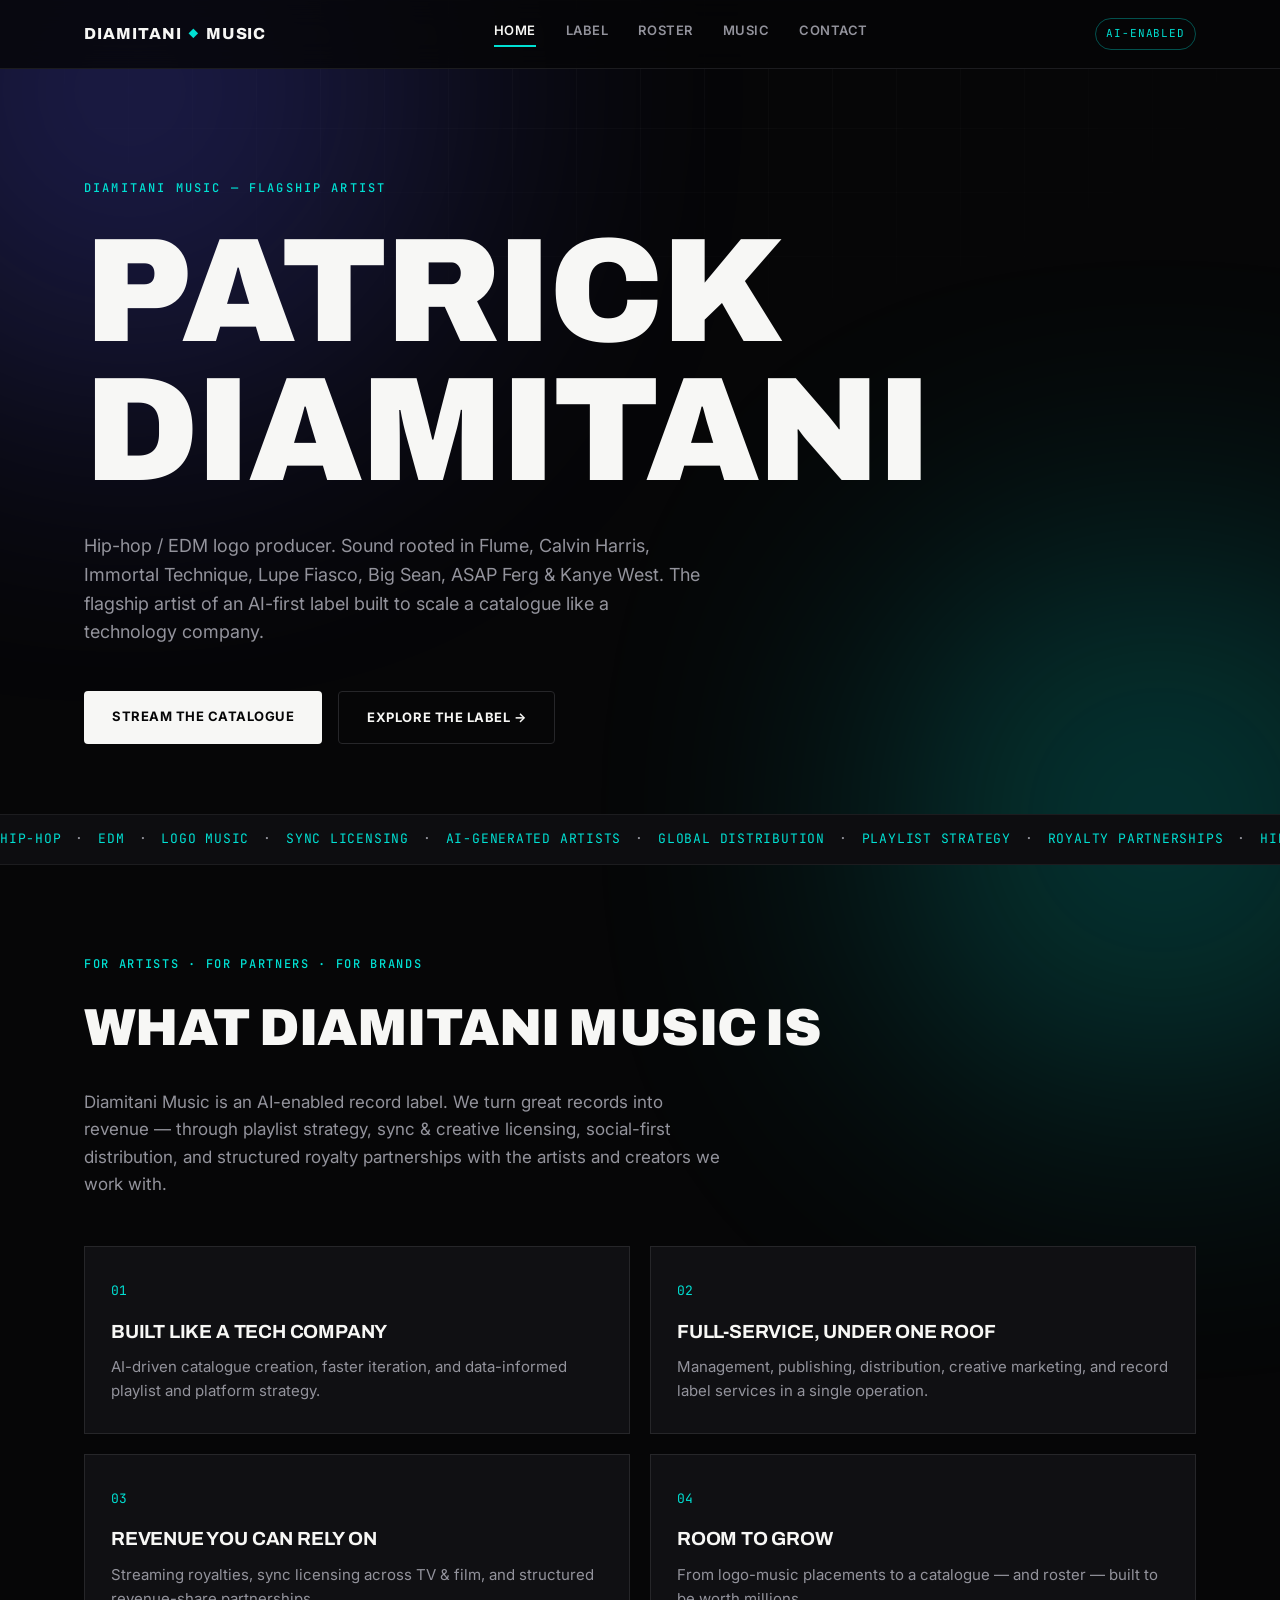
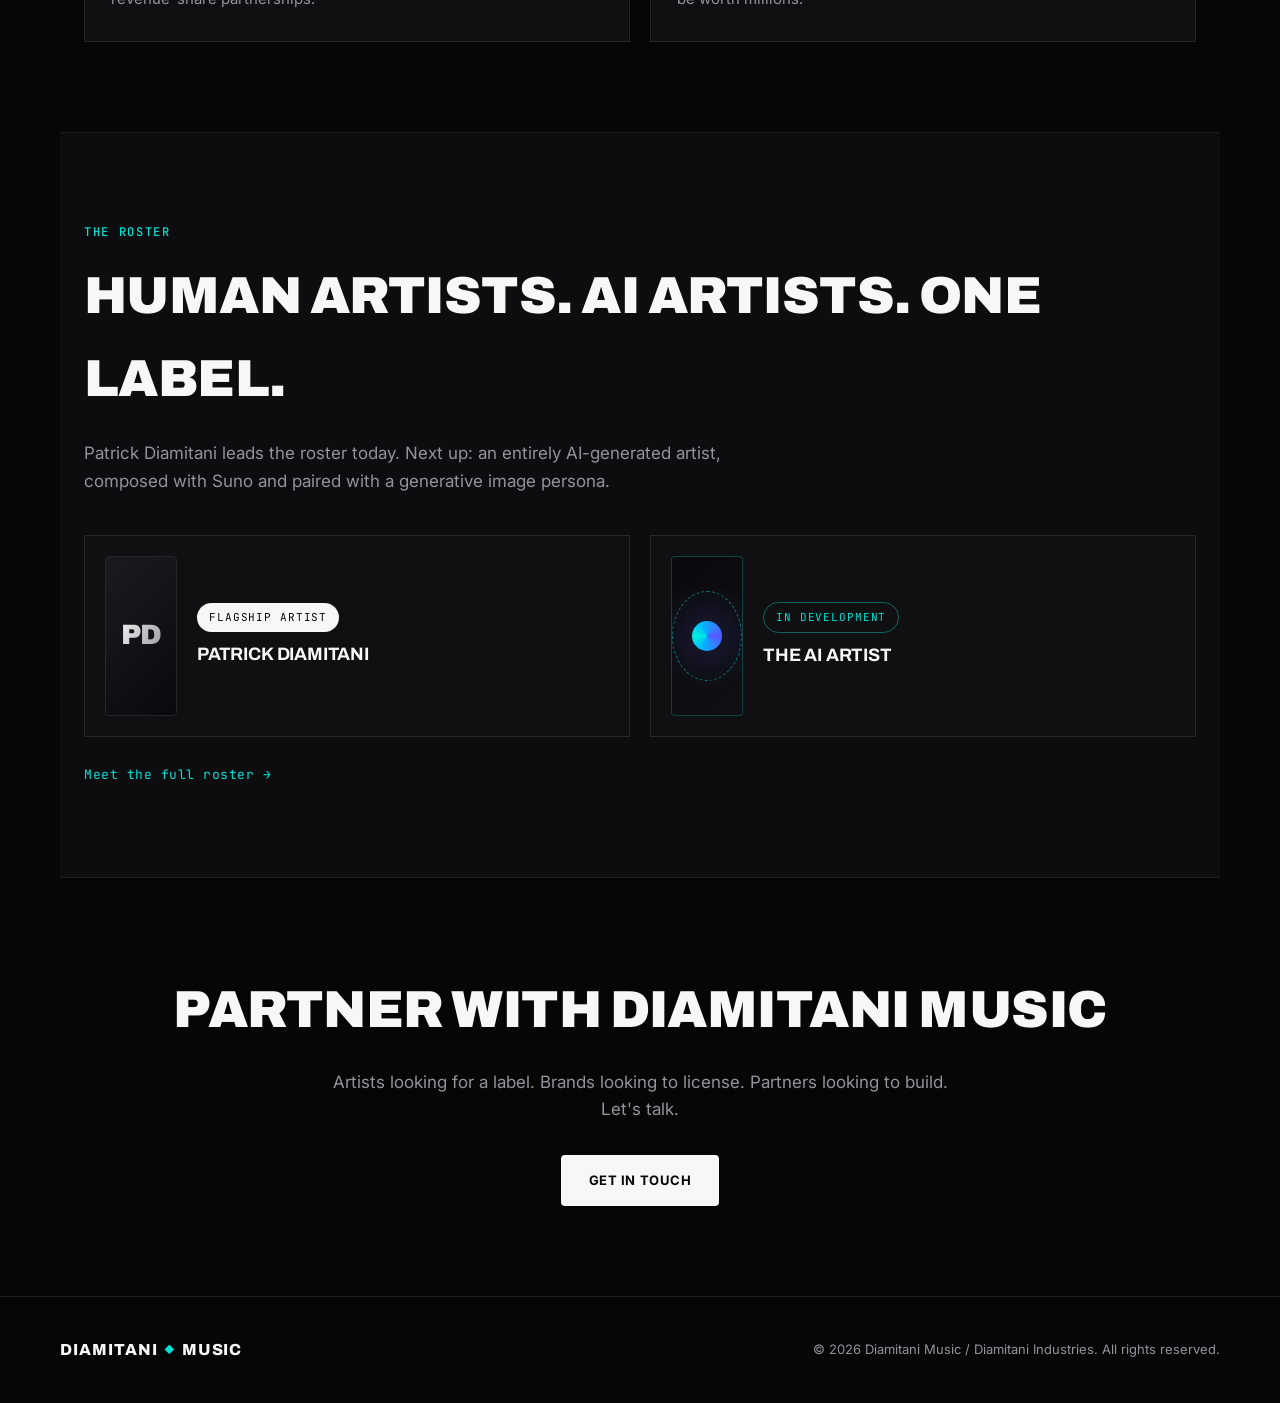
==== commit 3f4e368c: "Restructure site into multi-page label site focused on partners/artists Co-authored-by: Patrick Diam" ====
--- a/index.html
+++ b/index.html
@@ -4,7 +4,7 @@
   <meta charset="UTF-8" />
   <meta name="viewport" content="width=device-width, initial-scale=1.0" />
   <title>Diamitani Music — AI-Enabled Record Label</title>
-  <meta name="description" content="Diamitani Music — an AI-enabled record label. Home of flagship artist Patrick Diamitani and the label's next signing: an AI-generated artist built with Suno." />
+  <meta name="description" content="Diamitani Music is an AI-enabled record label — record label, distribution, licensing, management, and creative services for independent and signed musicians, partners, and brands." />
   <link rel="icon" href="data:image/svg+xml,<svg xmlns=%22http://www.w3.org/2000/svg%22 viewBox=%220 0 100 100%22><text y=%22.9em%22 font-size=%2290%22>◆</text></svg>" />
   <link rel="preconnect" href="https://fonts.googleapis.com" />
   <link rel="preconnect" href="https://fonts.gstatic.com" crossorigin />
@@ -18,13 +18,13 @@
 
   <header class="nav">
     <div class="nav-inner">
-      <a href="#top" class="brand">DIAMITANI<span class="brand-dot">◆</span>MUSIC</a>
+      <a href="index.html" class="brand">DIAMITANI<span class="brand-dot">◆</span>MUSIC</a>
       <nav class="nav-links">
-        <a href="#label">Label</a>
-        <a href="#roster">Roster</a>
-        <a href="#ai">AI</a>
-        <a href="#music">Music</a>
-        <a href="#contact">Contact</a>
+        <a href="index.html" class="active">Home</a>
+        <a href="label.html">Label</a>
+        <a href="roster.html">Roster</a>
+        <a href="music.html">Music</a>
+        <a href="contact.html">Contact</a>
       </nav>
       <span class="nav-badge">AI-ENABLED</span>
     </div>
@@ -37,12 +37,12 @@
       <p class="hero-sub">
         Hip-hop / EDM logo producer. Sound rooted in Flume, Calvin Harris,
         Immortal Technique, Lupe Fiasco, Big Sean, ASAP Ferg &amp; Kanye West.
-        Building a catalogue for playlists, sync, and the stage &mdash; powered
-        by an AI-first label operation.
+        The flagship artist of an AI-first label built to scale a catalogue
+        like a technology company.
       </p>
       <div class="hero-cta">
-        <a class="btn btn-primary" href="#music">Stream the Catalogue</a>
-        <a class="btn btn-outline" href="#ai">See What's Next: AI Artist &rarr;</a>
+        <a class="btn btn-primary" href="music.html">Stream the Catalogue</a>
+        <a class="btn btn-outline" href="label.html">Explore the Label &rarr;</a>
       </div>
     </section>
 
@@ -59,207 +59,87 @@
       </div>
     </div>
 
-    <section id="label" class="section">
+    <section class="section">
       <div class="section-head">
-        <p class="section-tag">01 &mdash; The Label</p>
-        <h2>Diamitani Industries</h2>
+        <p class="section-tag">For Artists &middot; For Partners &middot; For Brands</p>
+        <h2>What Diamitani Music Is</h2>
       </div>
       <p class="section-lead">
-        Diamitani Music provides record label, distribution, licensing,
-        management, and creative services to independent and signed
-        musicians &mdash; operated as an umbrella of companies under one
-        flagship brand. Each division can also run as a department inside a
-        single unified company.
+        Diamitani Music is an AI-enabled record label. We turn great records
+        into revenue &mdash; through playlist strategy, sync &amp; creative
+        licensing, social-first distribution, and structured royalty
+        partnerships with the artists and creators we work with.
       </p>
 
-      <div class="companies-grid">
-        <article class="company-card">
-          <span class="company-num">01</span>
-          <h3>Diamitani Music</h3>
-          <p class="company-role">Holding</p>
+      <div class="value-grid">
+        <article class="value-card">
+          <span class="value-num">01</span>
+          <h3>Built Like a Tech Company</h3>
+          <p>AI-driven catalogue creation, faster iteration, and data-informed playlist and platform strategy.</p>
         </article>
-        <article class="company-card">
-          <span class="company-num">02</span>
-          <h3>Diamitani Management</h3>
-          <p class="company-role">Management Co.</p>
+        <article class="value-card">
+          <span class="value-num">02</span>
+          <h3>Full-Service, Under One Roof</h3>
+          <p>Management, publishing, distribution, creative marketing, and record label services in a single operation.</p>
         </article>
-        <article class="company-card">
-          <span class="company-num">03</span>
-          <h3>Diamitani Publishing</h3>
-          <p class="company-role">Publishing Co.</p>
+        <article class="value-card">
+          <span class="value-num">03</span>
+          <h3>Revenue You Can Rely On</h3>
+          <p>Streaming royalties, sync licensing across TV &amp; film, and structured revenue-share partnerships.</p>
         </article>
-        <article class="company-card">
-          <span class="company-num">04</span>
-          <h3>Diamitani Music Distribution</h3>
-          <p class="company-role">Distribution Co.</p>
-        </article>
-        <article class="company-card">
-          <span class="company-num">05</span>
-          <h3>Diamitani Creative</h3>
-          <p class="company-role">Creative Marketing Services</p>
-        </article>
-        <article class="company-card">
-          <span class="company-num">06</span>
-          <h3>Diamitani Records</h3>
-          <p class="company-role">Record Label</p>
+        <article class="value-card">
+          <span class="value-num">04</span>
+          <h3>Room to Grow</h3>
+          <p>From logo-music placements to a catalogue &mdash; and roster &mdash; built to be worth millions.</p>
         </article>
       </div>
     </section>
 
-    <section id="roster" class="section">
+    <section class="section roster-teaser-section">
       <div class="section-head">
-        <p class="section-tag">02 &mdash; The Roster</p>
-        <h2>Artists</h2>
+        <p class="section-tag">The Roster</p>
+        <h2>Human Artists. AI Artists. One Label.</h2>
       </div>
+      <p class="section-lead">
+        Patrick Diamitani leads the roster today. Next up: an entirely
+        AI-generated artist, composed with Suno and paired with a generative
+        image persona.
+      </p>
 
-      <div class="roster-grid">
-        <article class="roster-card roster-card-flagship">
-          <div class="roster-art roster-art-human">
+      <div class="teaser-grid">
+        <a class="teaser-card" href="roster.html">
+          <div class="roster-art roster-art-human roster-art-sm">
             <span class="roster-monogram">PD</span>
           </div>
-          <div class="roster-body">
+          <div>
             <span class="tag tag-solid">Flagship Artist</span>
             <h3>Patrick Diamitani</h3>
-            <p>
-              Hip-hop / EDM producer specializing in logo music, sync-ready
-              instrumentals, and DJ sets &mdash; live production mixes or
-              pre-manufactured, built for playlists, film &amp; TV, and the
-              stage.
-            </p>
-            <div class="pill-row">
-              <span class="pill">Flume</span>
-              <span class="pill">Calvin Harris</span>
-              <span class="pill">Immortal Technique</span>
-              <span class="pill">Lupe Fiasco</span>
-              <span class="pill">Big Sean</span>
-              <span class="pill">ASAP Ferg</span>
-              <span class="pill">Kanye West</span>
-            </div>
           </div>
-        </article>
-
-        <article class="roster-card roster-card-ai">
-          <div class="roster-art roster-art-ai">
-            <div class="ai-avatar">
+        </a>
+        <a class="teaser-card" href="roster.html">
+          <div class="roster-art roster-art-ai roster-art-sm">
+            <div class="ai-avatar ai-avatar-sm">
               <div class="ai-avatar-ring"></div>
               <div class="ai-avatar-core"></div>
             </div>
           </div>
-          <div class="roster-body">
+          <div>
             <span class="tag tag-outline">In Development</span>
-            <h3>The AI Artist <span class="cursor-blink">_</span></h3>
-            <p>
-              Diamitani Music's next signing: a fully AI-generated artist
-              &mdash; original music composed with <strong>Suno</strong>,
-              paired with a generative image persona designed to headline
-              its own catalogue, playlists, and sub-artist royalty network.
-            </p>
-            <div class="pill-row">
-              <span class="pill pill-mono">Suno-Composed</span>
-              <span class="pill pill-mono">Generative Persona</span>
-              <span class="pill pill-mono">Coming Soon</span>
-            </div>
+            <h3>The AI Artist</h3>
           </div>
-        </article>
+        </a>
       </div>
+
+      <a class="link-arrow" href="roster.html">Meet the full roster &rarr;</a>
     </section>
 
-    <section id="ai" class="section ai-section">
-      <div class="section-head">
-        <p class="section-tag">03 &mdash; AI at the Core</p>
-        <h2>An AI-Enabled Label</h2>
-      </div>
+    <section class="section contact-section">
+      <h2>Partner With Diamitani Music</h2>
       <p class="section-lead">
-        Diamitani Music is built to scale a catalogue the way a technology
-        company scales a product &mdash; using AI across creation,
-        identity, and distribution.
+        Artists looking for a label. Brands looking to license. Partners
+        looking to build. Let's talk.
       </p>
-
-      <div class="terminal">
-        <div class="terminal-bar">
-          <span class="dot dot-red"></span>
-          <span class="dot dot-yellow"></span>
-          <span class="dot dot-green"></span>
-          <span class="terminal-title">diamitani_ai_stack.sh</span>
-        </div>
-        <div class="terminal-body">
-          <p><span class="prompt">$</span> compose --engine suno --project "next_artist"</p>
-          <p class="out">&gt; Generating original tracks for AI artist catalogue...</p>
-          <p><span class="prompt">$</span> generate --persona image --style modern</p>
-          <p class="out">&gt; Building visual identity for AI-generated artist...</p>
-          <p><span class="prompt">$</span> distribute --targets apple,spotify,youtube,pandora,tiktok,ig,snap</p>
-          <p class="out">&gt; Routing catalogue to logo-music playlists &amp; social reels...</p>
-          <p><span class="prompt">$</span> license --markets tv,film</p>
-          <p class="out">&gt; Pursuing sync &amp; creative licensing deals...</p>
-          <p><span class="prompt">$</span> _<span class="cursor-blink">_</span></p>
-        </div>
-      </div>
-
-      <div class="goals-grid">
-        <div class="goal-item">
-          <span class="goal-num">01</span>
-          <p>Streams via logo music playlists on Apple, Spotify, YouTube &amp; Pandora.</p>
-        </div>
-        <div class="goal-item">
-          <span class="goal-num">02</span>
-          <p>Creative licensing deals across TV and film.</p>
-        </div>
-        <div class="goal-item">
-          <span class="goal-num">03</span>
-          <p>Distribution through TikTok, Instagram &amp; Snap Reels partnerships.</p>
-        </div>
-        <div class="goal-item">
-          <span class="goal-num">04</span>
-          <p>A music catalogue worth millions &mdash; human and AI-generated alike.</p>
-        </div>
-        <div class="goal-item">
-          <span class="goal-num">05</span>
-          <p>Sub-artist partnerships generating ongoing royalties.</p>
-        </div>
-        <div class="goal-item">
-          <span class="goal-num">06</span>
-          <p>DJ performances &mdash; pre-manufactured sets or live production mixes.</p>
-        </div>
-      </div>
-    </section>
-
-    <section id="music" class="section">
-      <div class="section-head">
-        <p class="section-tag">04 &mdash; Catalogue</p>
-        <h2>Stream the Music</h2>
-      </div>
-      <p class="section-lead">
-        Original tracks and instrumentals &mdash; mostly EDM / hip-hop, made
-        for the love of it.
-      </p>
-
-      <div class="music-grid">
-        <article class="music-card">
-          <p class="music-era">2024 &mdash; Present</p>
-          <h3>Pat Dia</h3>
-          <div class="music-links">
-            <a class="btn btn-small" href="https://open.spotify.com/artist/1ioo8TqdBc8RIzvSYkUS1y?si=0LBDEFMkRYiyYxxJG0v3rg" target="_blank" rel="noopener noreferrer">Spotify</a>
-            <a class="btn btn-small btn-small-outline" href="https://www.youtube.com/channel/UCdPNIf6ug_MxkMO8u5XHgPg" target="_blank" rel="noopener noreferrer">YouTube</a>
-          </div>
-        </article>
-        <article class="music-card">
-          <p class="music-era">2018 &mdash; 2024</p>
-          <h3>Patrick Diamitani</h3>
-          <div class="music-links">
-            <a class="btn btn-small" href="https://open.spotify.com/artist/0N3LRUvTtIok9S9z45ONvQ?si=pZs4JnVZSWmmvZ8nb_4hjA" target="_blank" rel="noopener noreferrer">Spotify</a>
-            <a class="btn btn-small btn-small-outline" href="https://www.youtube.com/channel/UC-Ma5IiJjm6lA1ETnVXC0Iw" target="_blank" rel="noopener noreferrer">YouTube</a>
-          </div>
-        </article>
-      </div>
-    </section>
-
-    <section id="contact" class="section contact-section">
-      <h2>Let's Work Together</h2>
-      <p class="section-lead">
-        Open to licensing, sync placements, DJ bookings, and sub-artist
-        partnerships.
-      </p>
-      <a class="btn btn-primary" href="mailto:contact@diamitanimusic.com">Get in Touch</a>
+      <a class="btn btn-primary" href="contact.html">Get in Touch</a>
     </section>
   </main>
 
--- a/css/style.css
+++ b/css/style.css
@@ -135,6 +135,19 @@
   color: var(--text);
 }
 
+.nav-links a.active {
+  color: var(--text);
+}
+
+.nav-links a.active::after {
+  display: block;
+  content: "";
+  width: 100%;
+  height: 2px;
+  margin-top: 4px;
+  background: var(--accent-2);
+}
+
 .nav-badge {
   font-family: var(--mono);
   font-size: 11px;
@@ -237,6 +250,27 @@
 .btn-small:hover,
 .btn-small-outline:hover {
   transform: translateY(-2px);
+}
+
+/* Sub-page hero */
+.page-hero {
+  max-width: 1160px;
+  margin: 0 auto;
+  padding: 90px 24px 60px;
+  border-bottom: 1px solid var(--border-soft);
+}
+
+.page-title {
+  font-size: clamp(40px, 8vw, 84px);
+  font-weight: 900;
+  line-height: 0.98;
+  text-transform: uppercase;
+  letter-spacing: -0.02em;
+  margin-bottom: 24px;
+}
+
+.page-hero .hero-sub {
+  margin-top: 0;
 }
 
 /* Marquee */
@@ -346,6 +380,120 @@
   font-family: var(--mono);
 }
 
+.company-desc {
+  color: var(--text-dim);
+  font-size: 14px;
+  margin-top: 12px;
+  font-family: "Inter", sans-serif;
+}
+
+/* Value props (home) */
+.value-grid {
+  display: grid;
+  grid-template-columns: repeat(2, 1fr);
+  gap: 20px;
+  margin-top: 48px;
+}
+
+.value-card {
+  border: 1px solid var(--border);
+  background: var(--card);
+  padding: 30px 26px;
+  transition: border-color 0.2s ease;
+}
+
+.value-card:hover {
+  border-color: var(--accent);
+}
+
+.value-num {
+  font-family: var(--mono);
+  color: var(--accent-2);
+  font-size: 13px;
+}
+
+.value-card h3 {
+  font-size: 19px;
+  font-weight: 700;
+  text-transform: uppercase;
+  margin: 14px 0 8px;
+}
+
+.value-card p {
+  color: var(--text-dim);
+  font-size: 15px;
+}
+
+/* Roster teaser (home) */
+.roster-teaser-section {
+  border-top: 1px solid var(--border-soft);
+  background: var(--bg-soft);
+}
+
+.teaser-grid {
+  display: grid;
+  grid-template-columns: repeat(2, 1fr);
+  gap: 20px;
+  margin-top: 40px;
+}
+
+.teaser-card {
+  display: flex;
+  align-items: center;
+  gap: 20px;
+  border: 1px solid var(--border);
+  background: var(--card);
+  padding: 20px;
+  transition: transform 0.2s ease, border-color 0.2s ease;
+}
+
+.teaser-card:hover {
+  transform: translateY(-2px);
+  border-color: var(--accent-2);
+}
+
+.teaser-card h3 {
+  font-size: 18px;
+  font-weight: 700;
+  text-transform: uppercase;
+  margin-top: 8px;
+}
+
+.roster-art-sm {
+  width: 72px;
+  height: 72px;
+  flex-shrink: 0;
+}
+
+.roster-art-sm .roster-monogram {
+  font-size: 28px;
+}
+
+.ai-avatar-sm {
+  width: 48px;
+  height: 48px;
+}
+
+.ai-avatar-sm .ai-avatar-core {
+  width: 30px;
+  height: 30px;
+}
+
+.link-arrow {
+  display: inline-block;
+  margin-top: 28px;
+  font-family: var(--mono);
+  font-size: 13px;
+  letter-spacing: 0.04em;
+  color: var(--accent-2);
+  border-bottom: 1px solid transparent;
+  transition: border-color 0.2s ease;
+}
+
+.link-arrow:hover {
+  border-color: var(--accent-2);
+}
+
 /* Roster */
 .roster-grid {
   display: grid;
@@ -630,6 +778,38 @@
   margin: 18px auto 32px;
 }
 
+/* Contact page */
+.contact-grid {
+  display: grid;
+  grid-template-columns: repeat(3, 1fr);
+  gap: 20px;
+  margin-top: 8px;
+}
+
+.contact-card {
+  border: 1px solid var(--border);
+  background: var(--card);
+  padding: 30px 26px;
+}
+
+.contact-card h3 {
+  font-size: 19px;
+  font-weight: 700;
+  text-transform: uppercase;
+  margin: 16px 0 10px;
+}
+
+.contact-card p {
+  color: var(--text-dim);
+  font-size: 14px;
+  margin-bottom: 4px;
+}
+
+.contact-cta {
+  justify-content: center;
+  margin-top: 56px;
+}
+
 /* Footer */
 .footer {
   border-top: 1px solid var(--border-soft);
@@ -673,6 +853,18 @@
   .goals-grid {
     grid-template-columns: 1fr;
   }
+
+  .value-grid {
+    grid-template-columns: 1fr;
+  }
+
+  .teaser-grid {
+    grid-template-columns: 1fr;
+  }
+
+  .contact-grid {
+    grid-template-columns: 1fr;
+  }
 }
 
 @media (max-width: 500px) {
